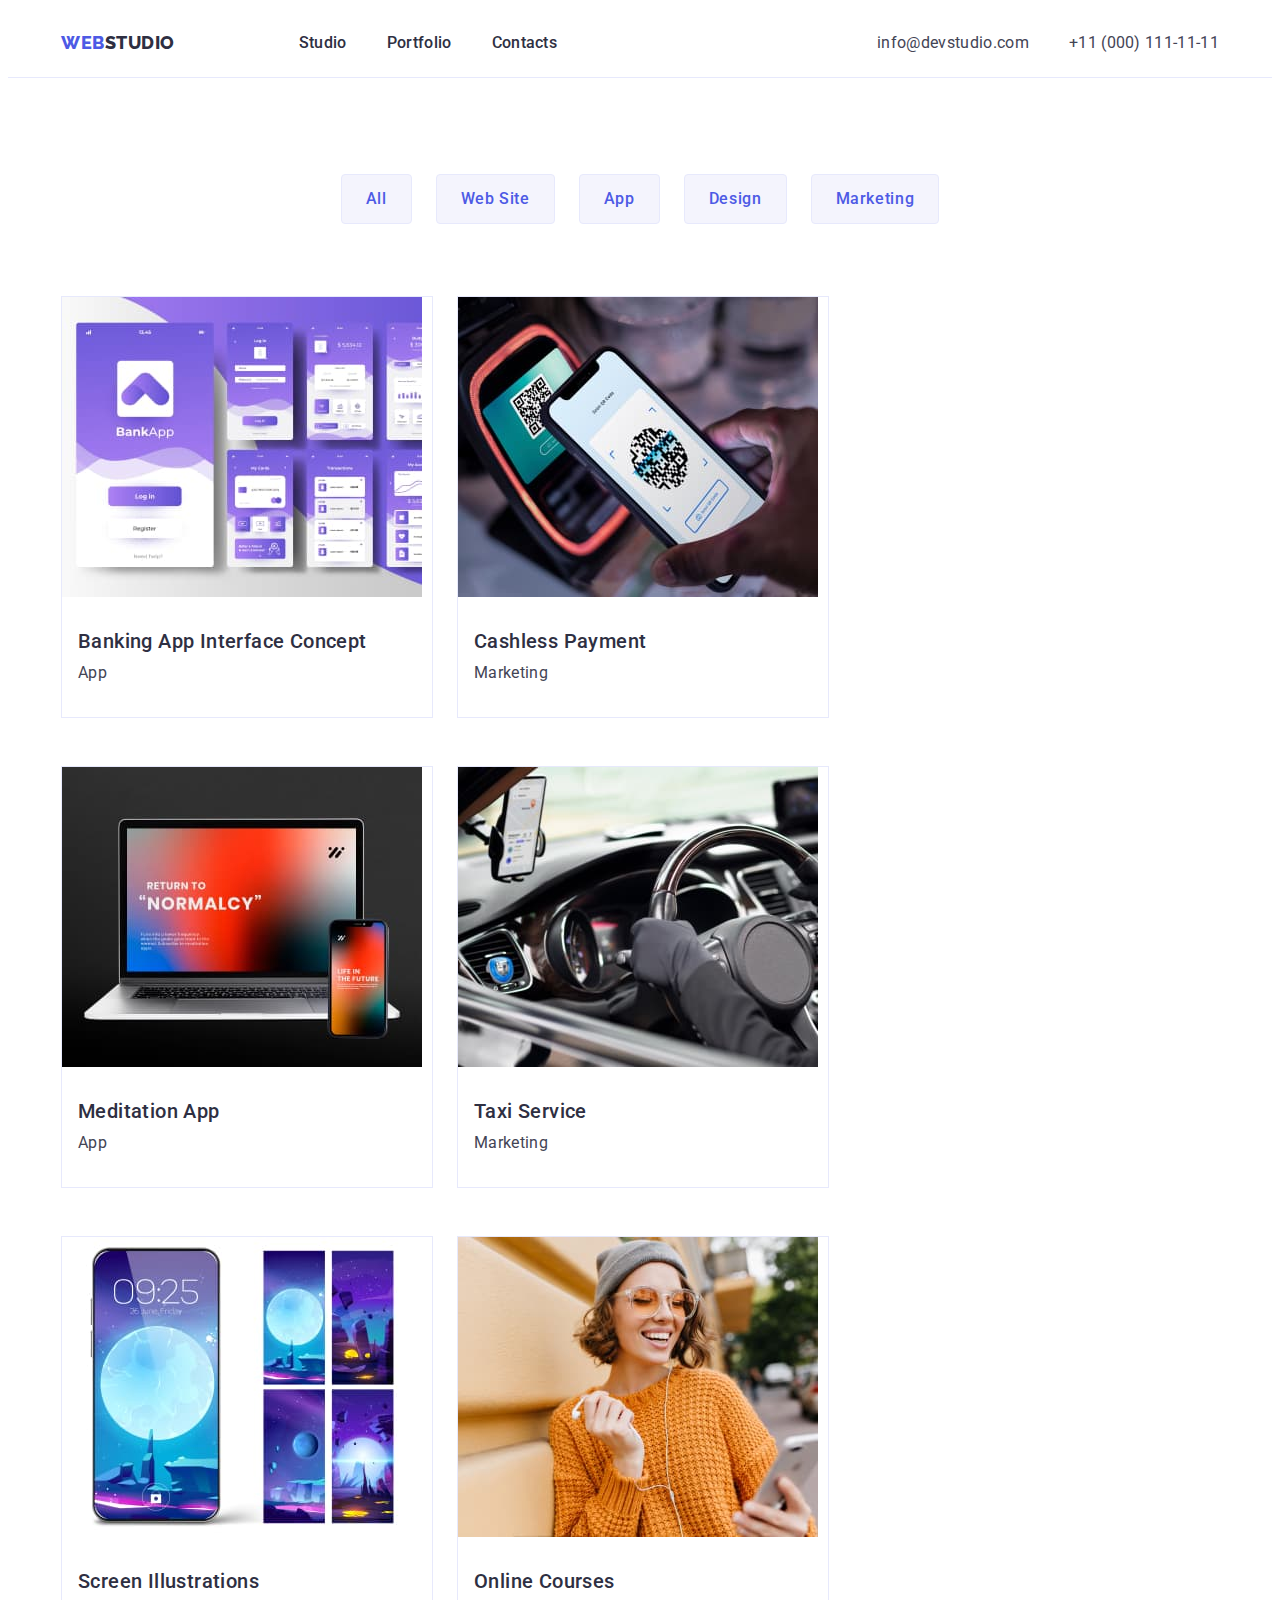
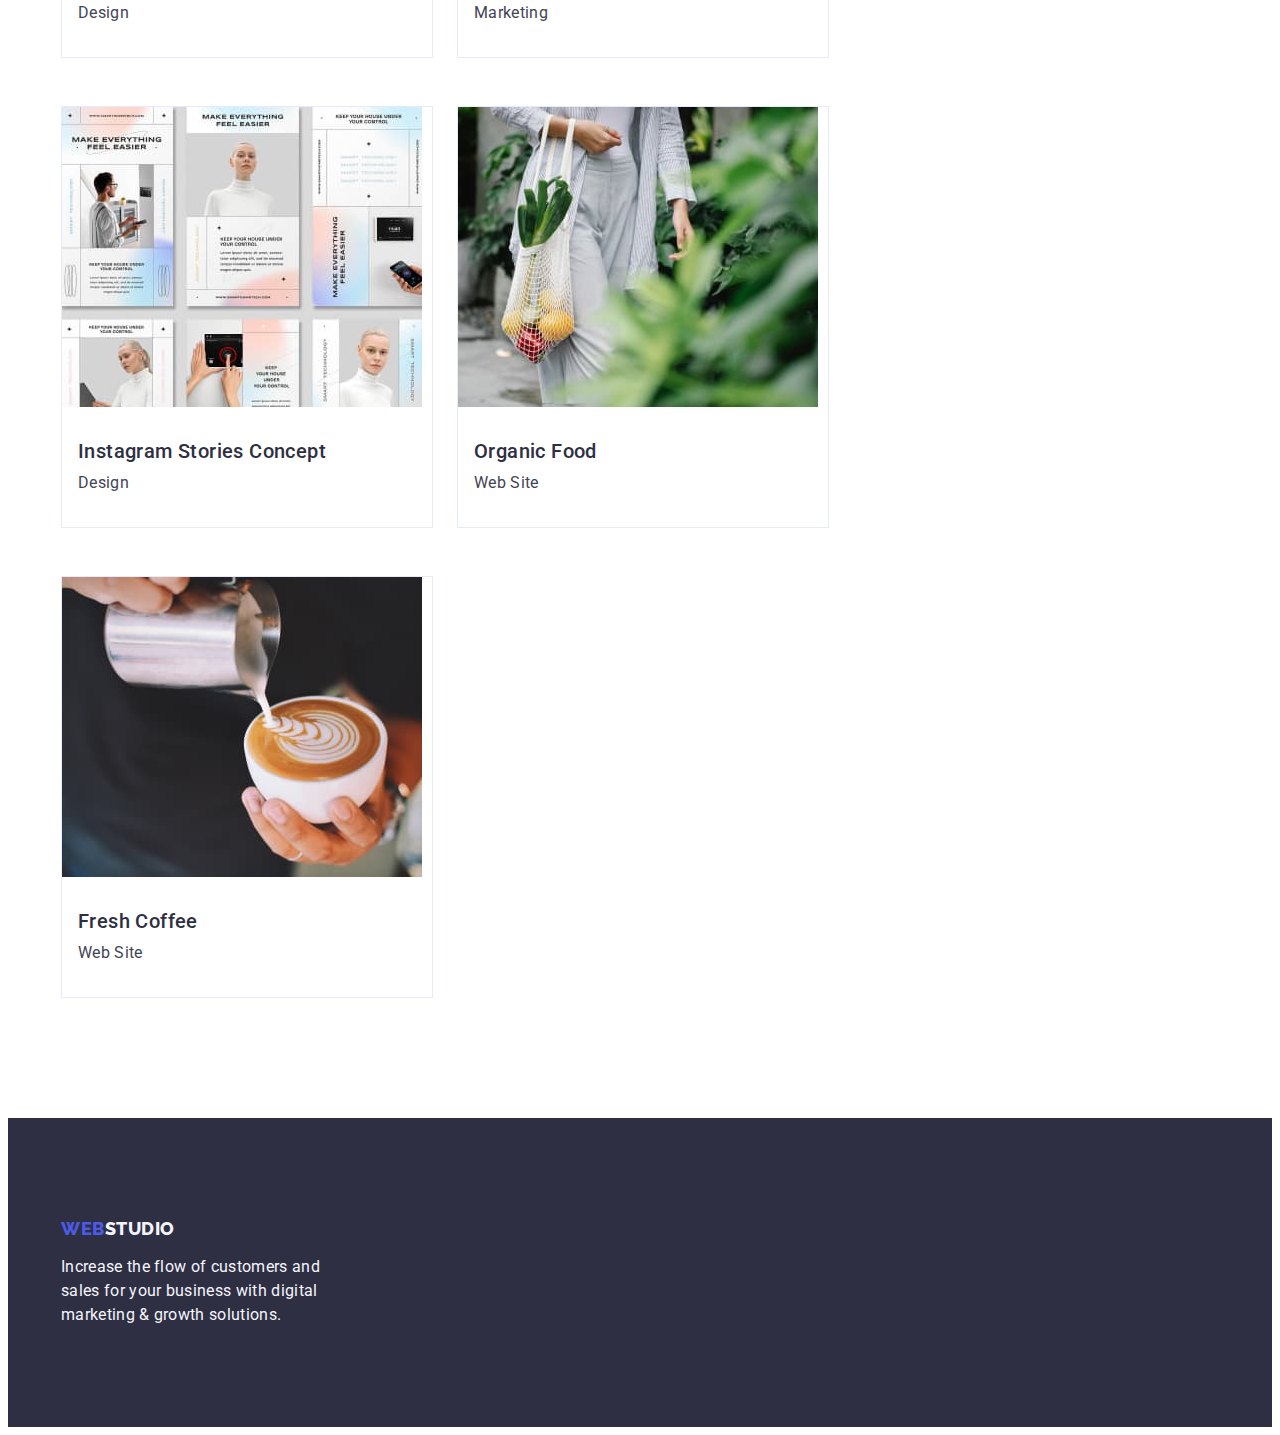
==== portfolio.html @ cc319467 "Initial commit" ====
<!DOCTYPE html>
<html lang="en">
  <head>
    <meta charset="UTF-8" />
    <meta name="viewport" content="width=device-width, initial-scale=1.0" />
    <title>Portfolio</title>
    <link rel="preconnect" href="https://fonts.googleapis.com" />
    <link rel="preconnect" href="https://fonts.gstatic.com" crossorigin />
    <link
      href="https://fonts.googleapis.com/css2?family=Raleway:wght@800&family=Roboto:wght@400;500;700;900&display=swap"
      rel="stylesheet"
    />
    <link
      rel="stylesheet"
      href="https://cdnjs.cloudflare.com/ajax/libs/modern-normalize/2.0.0/modern-normalize.min.css"
      integrity="sha512-4xo8blKMVCiXpTaLzQSLSw3KFOVPWhm/TRtuPVc4WG6kUgjH6J03IBuG7JZPkcWMxJ5huwaBpOpnwYElP/m6wg=="
      crossorigin="anonymous"
      referrerpolicy="no-referrer"
    />
    <link rel="stylesheet" href="./css/styles.css" />
  </head>
  <body>
    <header class="header">
      <div class="container header-container">
        <nav class="nav-container">
          <a class="logo link" href="./index.html"
            >Web<span class="second-logocolor-logo">Studio</span></a
          >
          <ul class="header-menu list">
            <li class="heder-menu-item">
              <a class="contact-link link" href="./index.html">Studio</a>
            </li>
            <li class="heder-menu-item">
              <a class="contact-link link" href="./portfolio.html">Portfolio</a>
            </li>
            <li class="heder-menu-item">
              <a class="contact-link link" href="">Contacts</a>
            </li>
          </ul>
        </nav>
        <address class="address-container">
          <ul class="link-header list" id="contact">
            <li>
              <a class="address-link link" href="mailto:info@devstudio.com"
                >info@devstudio.com</a
              >
            </li>
            <li>
              <a class="address-link link" href="tel:+110001111111"
                >+11 (000) 111-11-11</a
              >
            </li>
          </ul>
        </address>
      </div>
    </header>
    <!--Main content-->
    <main>
      <!--buttons-->
      <section class="menu-container">
        <div class="container">
          <h1 class="visually-hidden">Menu</h1>
          <ul class="list button-container">
            <li><button class="menu-button link" type="button">All</button></li>
            <li>
              <button class="menu-button link" type="button">Web Site</button>
            </li>
            <li><button class="menu-button link" type="button">App</button></li>
            <li>
              <button class="menu-button link" type="button">Design</button>
            </li>
            <li>
              <button class="menu-button link" type="button">Marketing</button>
            </li>
          </ul>

          <!--content-->

          <ul class="list service-container">
            <li class="portfolio-cards">
              <a class="link" href=""
                ><img
                  src="./images/banking-app.jpg"
                  alt="Banking app"
                  width="360"
                  height="300"
                />
                <div class="list-link">
                  <h2 class="content-title">Banking App Interface Concept</h2>
                  <p class="p-body-font">App</p>
                </div>
              </a>
            </li>

            <li class="portfolio-cards">
              <a class="link" href="">
                <img
                  src="./images/Cashless-Payment.jpg"
                  alt="Cashless Payment"
                  width="360"
                  height="300"
                />
                <div class="list-link">
                  <h2 class="content-title">Cashless Payment</h2>
                  <p class="p-body-font">Marketing</p>
                </div>
              </a>
            </li>
            <li class="portfolio-cards">
              <a class="link" href=""
                ><img
                  src="./images/Meditation-app.jpg"
                  alt="Meditaion App"
                  width="360"
                  height="300"
                />
                <div class="list-link">
                  <h2 class="content-title">Meditation App</h2>
                  <p class="p-body-font">App</p>
                </div>
              </a>
            </li>
            <li class="portfolio-cards">
              <a class="link" href="">
                <img
                  class="portfoloo-foto"
                  src="./images/Taxi-Service.jpg"
                  alt="Taxi Service"
                  width="360"
                  height="300"
                />
                <div class="list-link">
                  <h2 class="content-title">Taxi Service</h2>
                  <p class="p-body-font">Marketing</p>
                </div>
              </a>
            </li>
            <li class="portfolio-cards">
              <a class="link" href="">
                <img
                  class="portfoloo-foto"
                  src="./images/screen.jpg"
                  alt="Screen Illustrations"
                  width="360"
                  height="300"
                />
                <div class="list-link">
                  <h2 class="content-title">Screen Illustrations</h2>
                  <p class="p-body-font">Design</p>
                </div>
              </a>
            </li>
            <li class="portfolio-cards">
              <a class="link" href=""
                ><img
                  class="portfoloo-foto"
                  src="./images/Online-Courses.jpg"
                  alt="Online Courses"
                  width="360"
                  height="300"
                />
                <div class="list-link">
                  <h2 class="content-title">Online Courses</h2>
                  <p class="p-body-font">Marketing</p>
                </div>
              </a>
            </li>
            <li class="portfolio-cards">
              <a class="link" href=""
                ><img
                  class="portfoloo-foto"
                  src="./images/Instagram-Stories.jpg"
                  alt="Instagram Stories Concept"
                  width="360"
                  height="300"
                />
                <div class="list-link">
                  <h2 class="content-title">Instagram Stories Concept</h2>
                  <p class="p-body-font">Design</p>
                </div>
              </a>
            </li>
            <li class="portfolio-cards">
              <a class="link" href=""
                ><img
                  class="portfoloo-foto"
                  src="./images/Organic-Food.jpg"
                  alt="Organic Food"
                  width="360"
                  height="300"
                />
                <div class="list-link">
                  <h2 class="content-title">Organic Food</h2>
                  <p class="p-body-font">Web Site</p>
                </div>
              </a>
            </li>
            <li class="portfolio-cards">
              <a class="link" href="">
                <img
                  class="portfoloo-foto"
                  src="./images/Fresh-Coffee.jpg"
                  alt="Fresh Coffee"
                  width="360"
                  height="300"
                />
                <div class="list-link">
                  <h2 class="content-title">Fresh Coffee</h2>
                  <p class="p-body-font">Web Site</p>
                </div>
              </a>
            </li>
          </ul>
        </div>
      </section>
    </main>
    <footer class="footer-container">
      <div class="footer-dispo-container container">
        <a class="logo logo-footer link" href="./index.html"
          >Web<span class="footer-logo-second">Studio</span></a
        >
        <p class="footer-text">
          Increase the flow of customers and sales for your business with
          digital marketing & growth solutions.
        </p>
      </div>
    </footer>
  </body>
</html>
---- css/styles.css ----
:root {
    --background-color: #FFFFFF;
    --background-second-color: #2e2f42;
    --active-link-color: #4D5AE5;
    --active-button-colore: #404BBF;
    --primary-font: "Roboto", sans-serif;
    --text-color:#434455 ;
    --text-color-second: #2e2f42;
    --logo-color: #4D5AE5; 
    --button-collor: #F4F4FD;
}


body {
    font-family: var(--primary-font);
    color: var(--text-color);
    background-color: var(--background-color);
    }

    p, 
    h1, 
    h2, 
    h3, 
    h4, 
    h5, 
    h6 {
        margin-top: 0;
        margin-bottom: 0;
    }
    ul, 
    ol {
        margin-top: 0;
        margin-bottom: 0;
        margin-left: 0;
        padding: 0;
    }
img {
    display: block;
    max-width: 100%;
    }

.link {
    text-decoration: none;
}
.list {
    list-style: none;
}


/*Logo info*/
.logo {
        font-family: "Raleway", sans-serif;
        font-size: 18px;
        font-weight: 800;
        line-height: 1.17;
        letter-spacing: 0.03em;
        text-align: left;
        text-transform: uppercase;
        color: var(--logo-color);
}
.second-logocolor-logo {
    color: #2E2F42;
}

/*Navigation section*/
.contact-link {
        color: var(--text-color-second);
        font-size: 16px;
        font-weight: 500;
        line-height: 1.5;
        letter-spacing: 0.02em;
        text-align: left;
        padding: 24px 0;
}
.contact-link:hover, .contact-link:active, .contact-link:focus {
    color: #404bbf;

}

/*address*/
.address-container {
font-style: normal;
}
.address-link {
        font-size: 16px;
        font-weight: 400;
        line-height: 24px;
        letter-spacing: 0.02em;
        text-align: left;
        color: var(--text-color)}

        .address-link:hover, .address-link:active, .address-link:focus {
        color: #404bbf;
}

/**menu battons**/

.main-title-container {
    background-color: var(--background-second-color);

}
.main-title {
    font-size: 56px;
    line-height: 1.07;
    text-align: center;
    letter-spacing: 0.02em;
    color: #ffffff;
}
.main-button {
        font-family: "Roboto", sans-serif;
        font-size: 16px;
        font-weight: 500;
        line-height: 1.5;
        letter-spacing: 0.04em;
        text-align: center;
        background-color: #4D5AE5;
        color: #ffffff;
        cursor: pointer;
        
}
.main-button:hover, .main-button:active, .main-button:focus {
    background-color: #404BBF;
}


/*About company*/
.about-company-title { 
    
        font-size: 20px;
        font-weight: 500;
        line-height: 1.2;
        letter-spacing: 0.02em;
        text-align: left;
        color:var(--text-color-second);

}
.abaut-company-text {
    
        font-size: 16px;
        font-weight: 400;
        line-height: 1.5;
        letter-spacing: 0.02em;
        text-align: left;
        color: var(--text-color);
        
}

/*What are we doing section*/
.studio-services {

    font-size: 36px;
    font-weight: 700;
    line-height: 1.11;
    letter-spacing: 0.02em
    text-align:center;
    text-transform: capitalize;
    color: var(--text-color-second);
    text-align: center
}

/*Team seaction*/
.team-container {
    background: #F4F4FD;
}

.team-title {
   
        font-size: 36px;
        font-weight: 700;
        line-height: 1.11;
        letter-spacing: 0.02em;
        text-align: center;
        text-transform: capitalize;
        color: var(--text-color-second);
}

.team_list {
    background: #FFFFFF;
}

.team-name-title {
    
        font-size: 20px;
        font-weight: 500;
        line-height: 1.2;
        letter-spacing: 0.02em;
        text-align:center;
        color: var(--text-color-second);
}

.team-name-text {
    
        font-size: 16px;
        font-weight: 400;
        line-height: 1.5;
        letter-spacing: 0.02em;
        text-align: center;
        color: var(--text-color);
}

/*Footer*/

.footer-container {
    background: #2E2F42;

}
.footer-logo-second {
    color: #F4F4FD;
}
.footer-text {
    font-family: Roboto;
        font-size: 16px;
        font-weight: 400;
        line-height: 1.5;
        letter-spacing: 0.02em;
        text-align: left;
        color: #F4F4FD;
}

                 /*PORTFOLIO*/
/*  Menu buttons */

.menu-container

.menu-button {
        font-family: "Roboto", sans-serif;
        font-size: 16px;
        font-weight: 500;
        line-height: 1.5;
        letter-spacing: 0.04em;
        text-align: center;
        color: var(--active-link-color);
        background-color: var(--button-collor);
        cursor: pointer;
}

.menu-button:hover, .menu-button:active, .menu-button:focus {
    background-color:#404BBF ;
    color: #FFFFFF;
}
/*content portfolio*/
.content-title {
    
        font-size: 20px;
        font-weight: 500;
        line-height: 1.2;
        letter-spacing: 0.02em;
        text-align: left;
        color: var(--text-color-second);
}
.p-body-font {
    
        font-size: 16px;
        font-weight: 400;
        line-height: 1.5;
        letter-spacing: 0.02em;
        text-align: left;
        color: var(--text-color);
}

.visually-hidden {
    position: absolute;
    width: 1px;
    height: 1px;
    margin: -1px;
    border: 0;
    padding: 0;
    white-space: nowrap;
    clip-path: inset(100%);
    clip: rect(0 0 0 0);
    overflow: hidden;
}

/*Header diposition */

.container {
    max-width: 1158px;
    width: 100%;
    padding-right: 15px;
    padding-left: 15px;
    margin: 0 auto;
}

.header {
    
    border-bottom: 1px solid #e7e9fc
}
.nav-container {
display: flex;
align-items: center;
flex-grow: 1;
justify-content: space-between;
}
.logo {
    margin-right: 76px;
    padding: 24px 0;
}
.header-menu {
    display: flex;
    
    gap: 40px;
    
}
/* .heder-menu-item {
    padding-top: 24px;
    padding-bottom: 24px;
} */
.header-container {
    display: flex;
    align-items: center;
    gap: 320px;
}
.link-header {
    display: flex;
        align-items: center;
        gap: 40px;
}

.title-container {
    margin: 0 auto;
    
    max-width: 1140px;
    width: 100%;
    
    
}
.main-title-container {
    padding: 188px 0;
}
.main-title {
    max-width: 496px;
    margin: 0 auto;
}
 .main-button {
    padding: 16px 32px;
    display: block;
    margin: 0 auto;
    margin-top: 48px;
    min-width: 169px;
    height: 56px;
    border: none;
    border-radius: 4px;
}
.section-company {
    padding: 120px 0;
}

.about-company-container {
    display: flex;
    gap: 24px;
}

.list-container  {
    width: calc((100% - 72px) / 4);
    max-width: 264px;
}

.about-company-title {
    margin-bottom: 8px;
}

.studio-section {
    display: flex;
    padding-bottom: 120px;
}
    .studio-services {
        width: 0 auto;
        margin-bottom: 72px;
        
    }

.studio-services-container {
    display: flex;
    gap: 24px;
 
}

.studio-services-item {
    width: calc((100% - 48px) / 3);
}

.team-container {
padding: 120px 0;
}
.team-title {
   width: 0 auto;  
   margin-bottom: 72px;
}

.employee-list {
    display: flex;
    gap: 24px;
   
}
.team_list{
    width: calc((100% - 72px) / 4);
    border-radius: 0 0 4px 4px;
}
.team-name-title {
    
    margin-bottom: 8px;
    text-align: center;

}
.employee-name {
    padding: 32px 16px;

}


.footer-container{
    padding-top: 100px;
    padding-bottom: 100px;
}
.footer-text {
    max-width: 264px;
    
}


.button-container {
    display: flex;
    justify-content: center;
    margin-bottom: 72px;
    gap: 24px;
}
.logo-footer {
display: inline-block;
margin-bottom: 16px;
padding: 0;
}

    
.menu-container {
    padding-top: 96px;
    padding-bottom: 120px;
}
.menu-button {
display: block;
padding: 12px 24px;
border-radius: 4px;
border: 1px solid #E7E9FC;

}
.menu-button:hover,
.menu-button:focus {
    border: 1px solid transparent;
}
.service-container {
    display: flex;
    flex-wrap: wrap;
    gap:48px 24px;
}

.portfolio-cards {
    width: calc((100% - 48px) / 3);
    border: 1px solid #E7E9FC;
}

.list-link {
    padding: 32px 16px;
    
    border-top: none;
}
.content-title {
    margin-bottom: 8px;
}
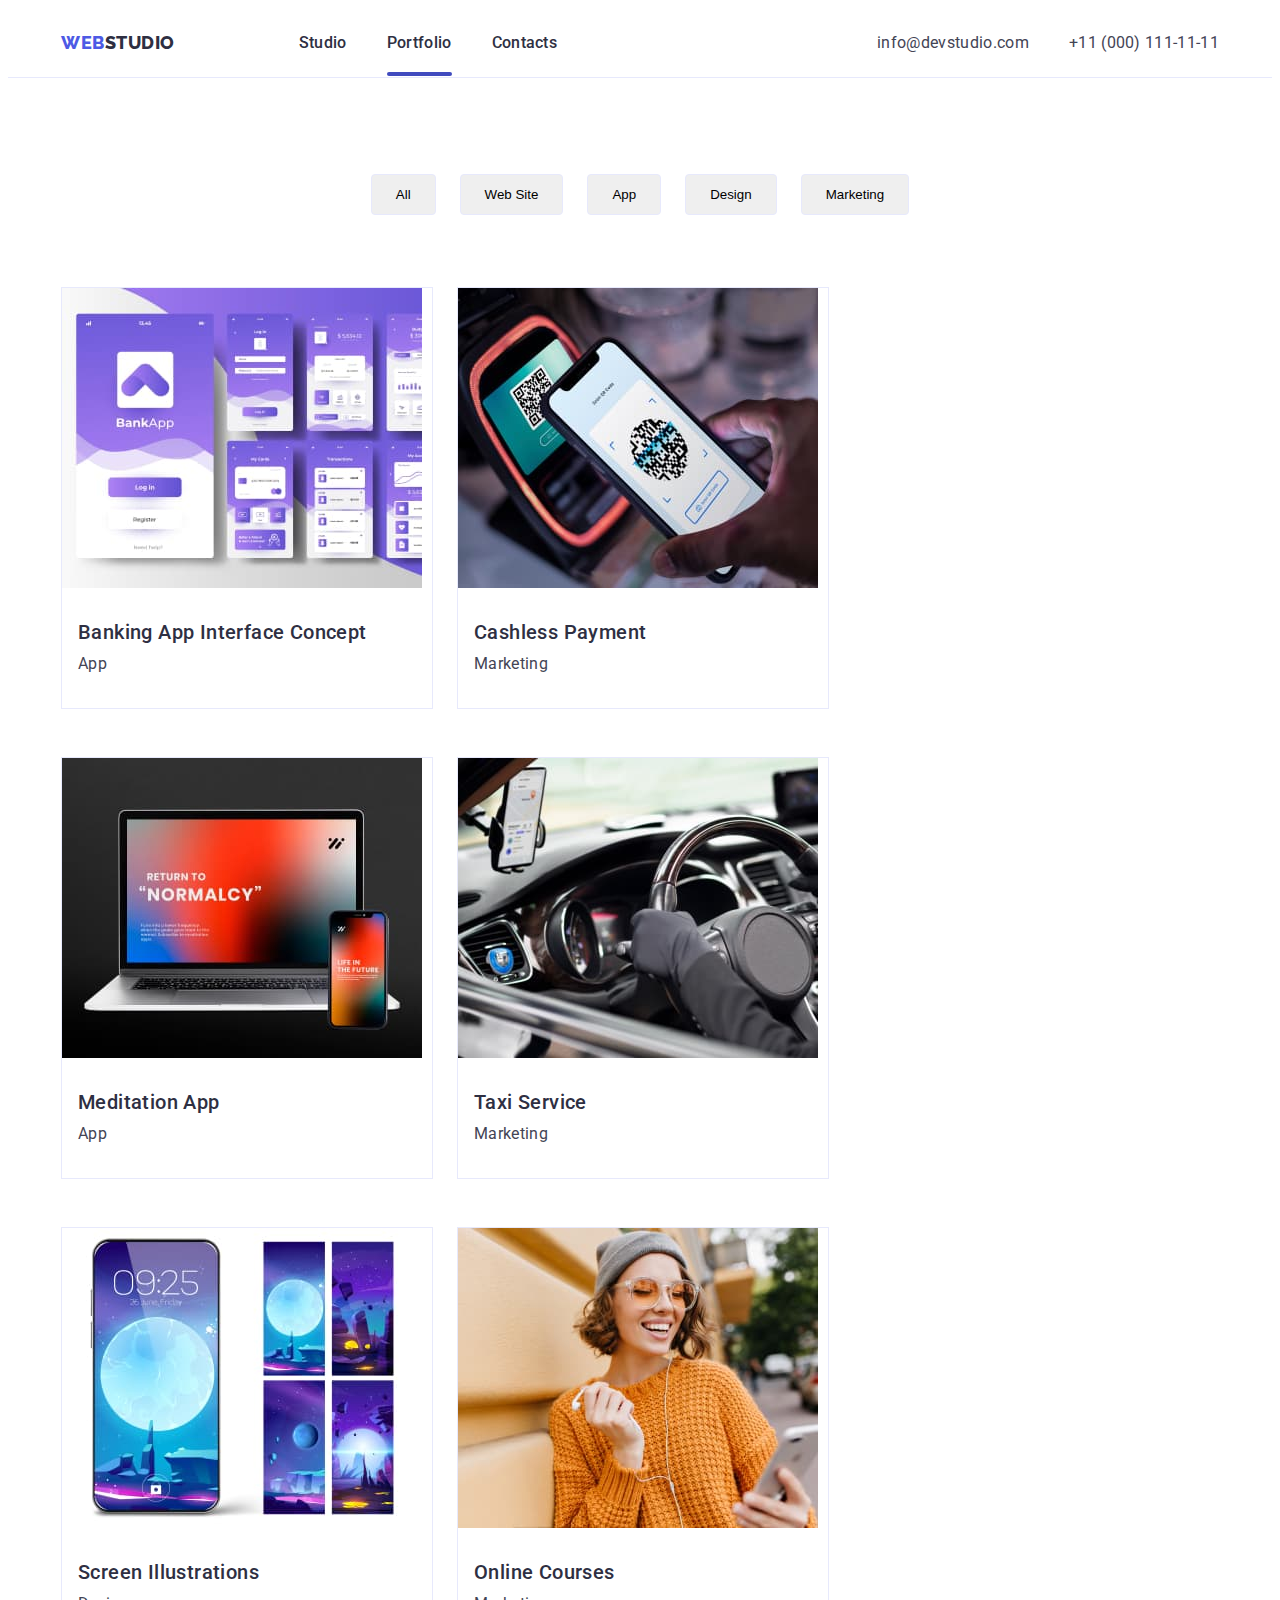
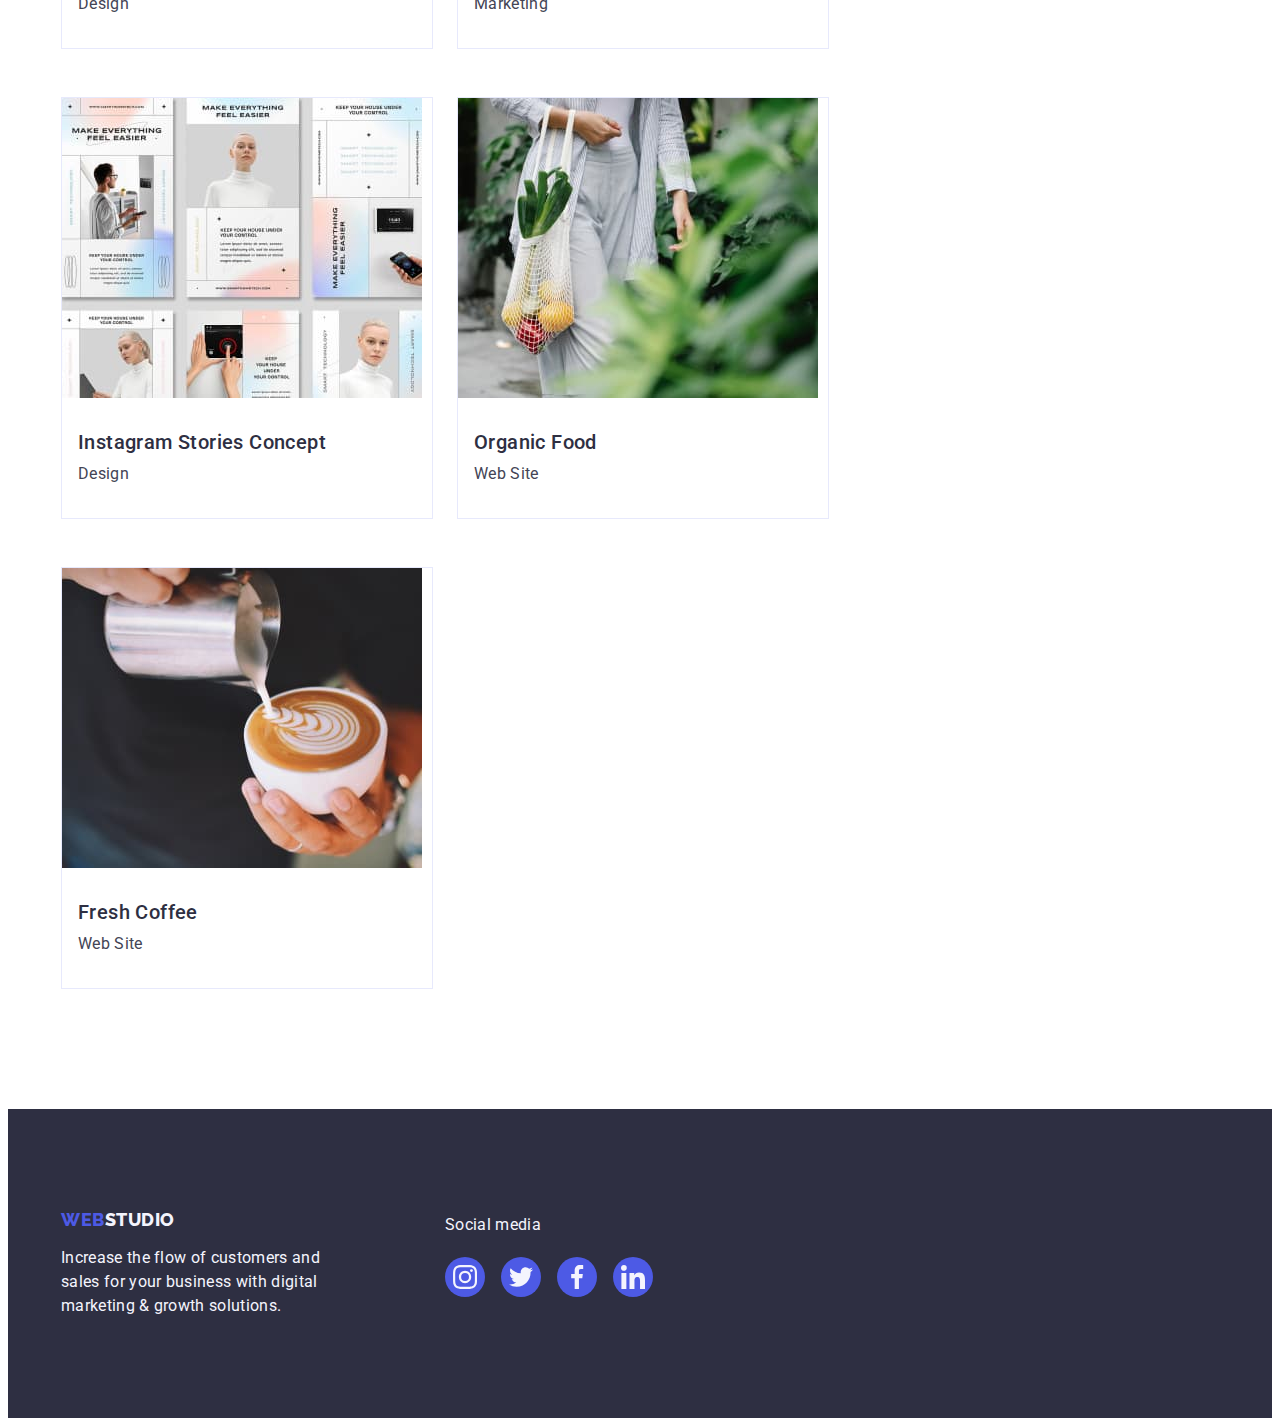
==== commit 3be6aed2: "first" ====
--- a/portfolio.html
+++ b/portfolio.html
@@ -31,7 +31,9 @@
               <a class="contact-link link" href="./index.html">Studio</a>
             </li>
             <li class="heder-menu-item">
-              <a class="contact-link link" href="./portfolio.html">Portfolio</a>
+              <a class="contact-link link current" href="./portfolio.html"
+                >Portfolio</a
+              >
             </li>
             <li class="heder-menu-item">
               <a class="contact-link link" href="">Contacts</a>
@@ -215,14 +217,47 @@
       </section>
     </main>
     <footer class="footer-container">
-      <div class="footer-dispo-container container">
-        <a class="logo logo-footer link" href="./index.html"
-          >Web<span class="footer-logo-second">Studio</span></a
-        >
-        <p class="footer-text">
-          Increase the flow of customers and sales for your business with
-          digital marketing & growth solutions.
-        </p>
+      <div class="footer-position container">
+        <div class="fooret-logo-text">
+          <a class="logo-footer logo link" href="./index.html"
+            >Web<span class="footer-logo-second">Studio</span></a
+          >
+
+          <p class="footer-text">
+            Increase the flow of customers and sales for your business with
+            digital marketing & growth solutions.
+          </p>
+        </div>
+        <div class="studio-social-media">
+          <p class="footer-text">Social media</p>
+
+          <ul class="footer-social-icons">
+            <li class="fooer-soc-ico-iteam">
+              <a class="footer-soc-link" href="#">
+                <svg class="footer svg">
+                  <use href="./images/icons.svg#icon-instagram"></use></svg
+              ></a>
+            </li>
+            <li class="fooer-soc-ico-iteam">
+              <a class="footer-soc-link" href="#">
+                <svg class="footer svg">
+                  <use href="./images/icons.svg#icon-twitter"></use></svg
+              ></a>
+            </li>
+            <li class="fooer-soc-ico-iteam">
+              <a class="footer-soc-link" href="#">
+                <svg class="footer svg">
+                  <use href="./images/icons.svg#icon-facebook"></use></svg
+              ></a>
+            </li>
+            <li class="fooer-soc-ico-iteam">
+              <a class="footer-soc-link" href="#">
+                <svg class="footer svg">
+                  <use href="./images/icons.svg#icon-linkedin"></use></svg
+              ></a>
+            </li>
+          </ul>
+        </div>
       </div>
     </footer>
   </body>
--- a/css/styles.css
+++ b/css/styles.css
@@ -1,3 +1,4 @@
+
 :root {
     --background-color: #FFFFFF;
     --background-second-color: #2e2f42;
@@ -33,6 +34,7 @@
         margin-bottom: 0;
         margin-left: 0;
         padding: 0;
+        list-style: none;
     }
 img {
     display: block;
@@ -71,6 +73,7 @@
         letter-spacing: 0.02em;
         text-align: left;
         padding: 24px 0;
+        transition: color 300ms ease;
 }
 .contact-link:hover, .contact-link:active, .contact-link:focus {
     color: #404bbf;
@@ -87,7 +90,10 @@
         line-height: 24px;
         letter-spacing: 0.02em;
         text-align: left;
-        color: var(--text-color)}
+        color: var(--text-color)
+        transition: color 300ms ease;
+    }
+        
 
         .address-link:hover, .address-link:active, .address-link:focus {
         color: #404bbf;
@@ -97,6 +103,11 @@
 
 .main-title-container {
     background-color: var(--background-second-color);
+    background-image: linear-gradient(rgba(46, 47, 66, 0.7),
+            rgba(46, 47, 66, 0.7)), url(../images/hero-background.jpg);
+    background-repeat: no-repeat;
+    background-position: 50% 50%;
+    background-size: cover;
 
 }
 .main-title {
@@ -116,6 +127,7 @@
         background-color: #4D5AE5;
         color: #ffffff;
         cursor: pointer;
+        transition: background-color 300ms ease;
         
 }
 .main-button:hover, .main-button:active, .main-button:focus {
@@ -196,6 +208,39 @@
         letter-spacing: 0.02em;
         text-align: center;
         color: var(--text-color);
+        margin-bottom: 8px;
+}
+
+.customers-title {
+    color: var(--background-second-color);
+    text-align: center;
+    font-style: normal;
+    font-weight: 700;
+    line-height: 40px;
+    letter-spacing: 0.72px;
+        text-transform: capitalize;
+        padding-top: 100px;
+        padding-bottom: 72px;
+}
+.customers-item svg {
+    display:block;
+    width: 104px;
+    height: 56px;
+    fill: #8E8F99;
+    
+}
+.customers-item {
+padding: 16px 32px;
+border-radius: 4px;
+    border: 1px solid #8E8F99;
+    gap: 24px;
+}
+
+.customers-icons {
+    display: flex;
+    justify-content: center;
+    gap: 24px;
+    padding-bottom: 120px;
 }
 
 /*Footer*/
@@ -217,6 +262,37 @@
         color: #F4F4FD;
 }
 
+.fooer-soc-ico-iteam svg {
+    display: block;
+    width: 24px;
+        height: 24px;
+        fill: var(--button-collor);
+}
+.footer-social-icons {
+    display: flex;
+    gap: 16px;
+    
+    
+}
+.fooer-soc-ico-iteam {
+    background-color: var(--active-link-color) ;
+    border-radius: 50%;
+    padding: 8px ;
+}
+.studio-social-media .footer-text {
+    padding-top: 4px;
+    padding-bottom: 4px;
+    margin-bottom: 16px;
+}
+.footer-position {
+    display: flex;
+    gap: 120px;
+    justify-content: start;
+}
+.studio-social-media {
+    
+}
+.
                  /*PORTFOLIO*/
 /*  Menu buttons */
 
@@ -232,6 +308,7 @@
         color: var(--active-link-color);
         background-color: var(--button-collor);
         cursor: pointer;
+        transition: background-color 300ms ease;
 }
 
 .menu-button:hover, .menu-button:active, .menu-button:focus {
@@ -301,10 +378,21 @@
     gap: 40px;
     
 }
-/* .heder-menu-item {
-    padding-top: 24px;
-    padding-bottom: 24px;
-} */
+.current {
+    position: relative;
+}
+.current::after {
+    content: "";
+    position: absolute;
+    bottom: 0;
+    width: 100%;
+    height: 4px;
+    border-radius: 2px;
+    background-color: var(--active-button-colore);
+    left:0;
+
+    
+}
 .header-container {
     display: flex;
     align-items: center;
@@ -353,9 +441,22 @@
 .list-container  {
     width: calc((100% - 72px) / 4);
     max-width: 264px;
-}
+    position: relative;
+}
+
+.svg-about-company  {
+    
+    width: 64px;
+    height: 64px;
+    }
+    .position-svg-ac {
+        padding: 24px 100px;
+        background-color: #F4F4FD;
+        border-radius: 4px
+    }
 
 .about-company-title {
+    padding-top: 8px;
     margin-bottom: 8px;
 }
 
@@ -400,10 +501,29 @@
     
     margin-bottom: 8px;
     text-align: center;
-
-}
+    }
+    .social-icons {
+        display: flex;
+        gap: 24px;
+        justify-content: center;
+        
+    }
+
+    .soc-link svg {
+        display: block;
+        width: 16px;
+        height: 16px;
+        fill: var(--button-collor);
+    }
+        .soc-ico-iteam {
+        padding: 12px;   
+        background-color: var(--active-link-color);
+        border-radius: 50%;
+        
+        }
 .employee-name {
     padding: 32px 16px;
+    box-shadow: 0px 2px 1px 0px rgba(46, 47, 66, 0.08), 0px 1px 1px 0px rgba(46, 47, 66, 0.16), 0px 1px 6px 0px rgba(46, 47, 66, 0.08);
 
 }
 
@@ -414,6 +534,11 @@
 }
 .footer-text {
     max-width: 264px;
+       
+
+    
+}
+.fooret-logo-text {
     
 }
 
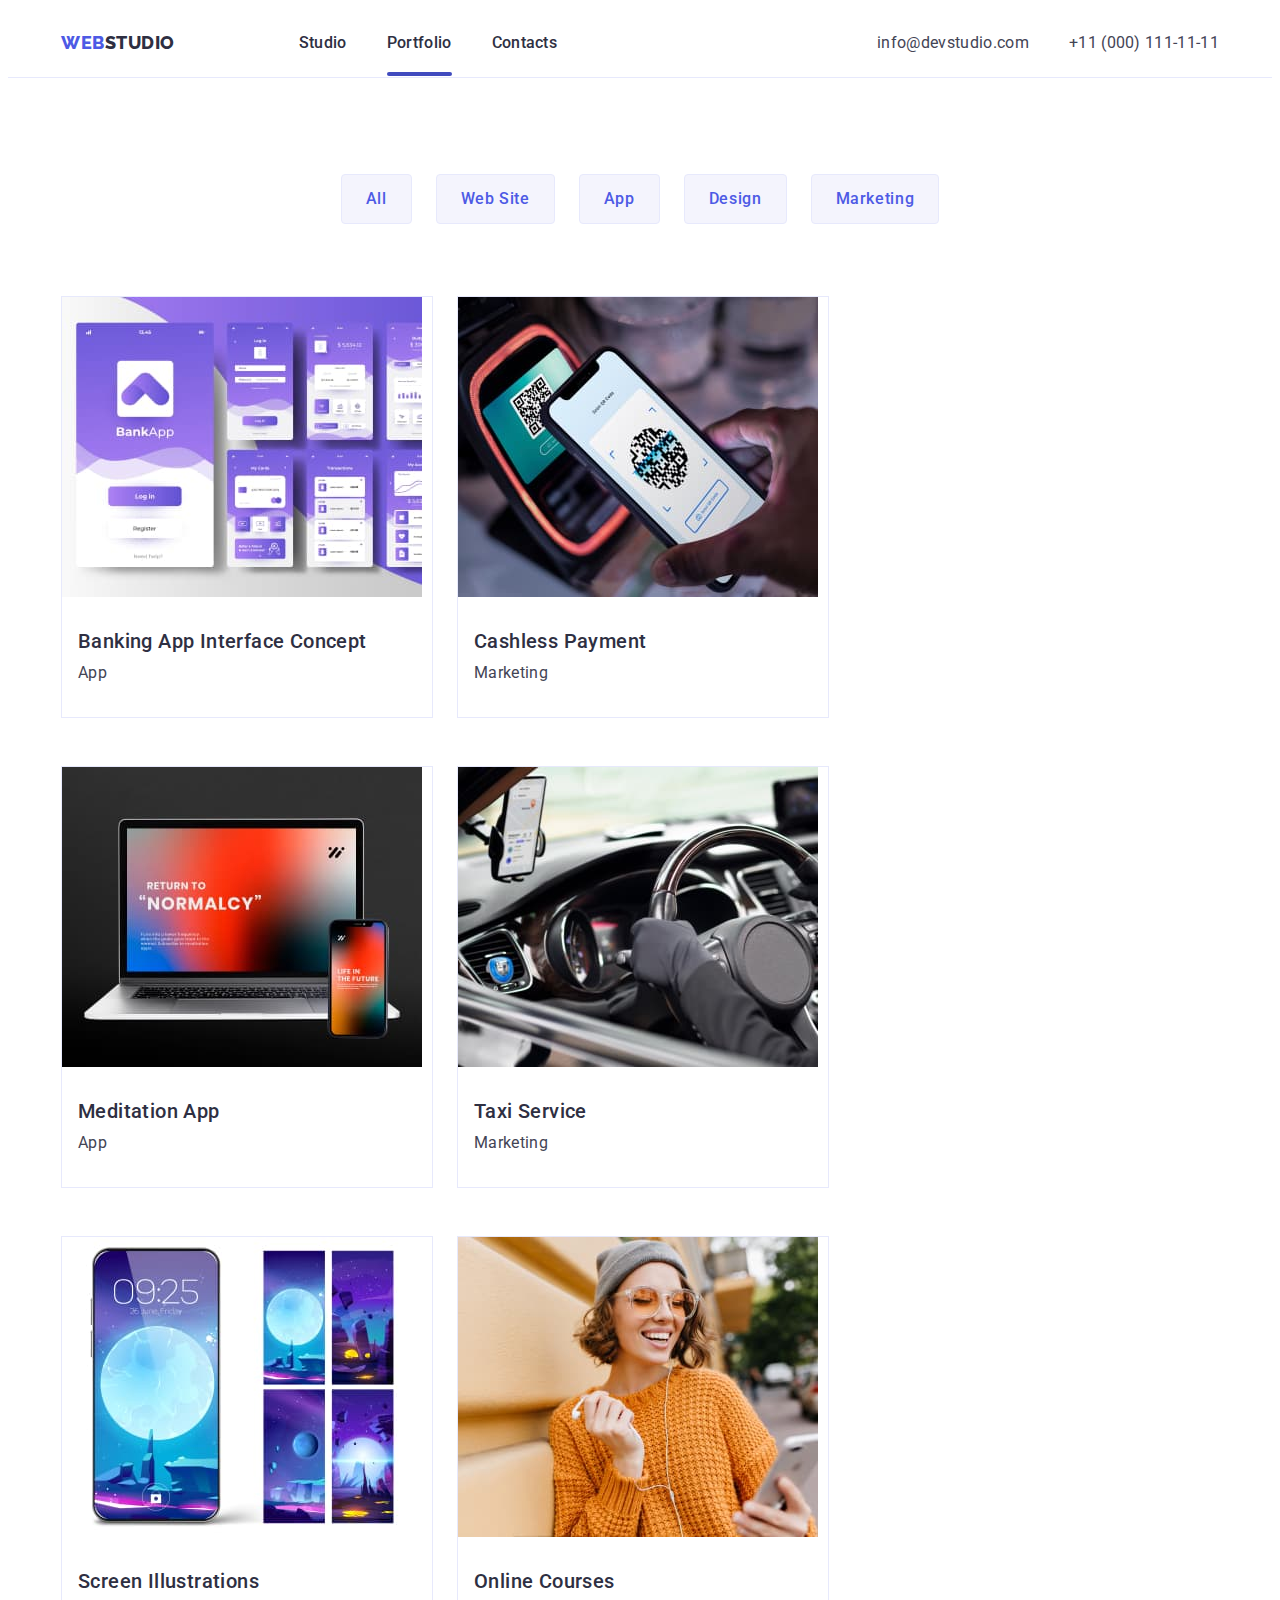
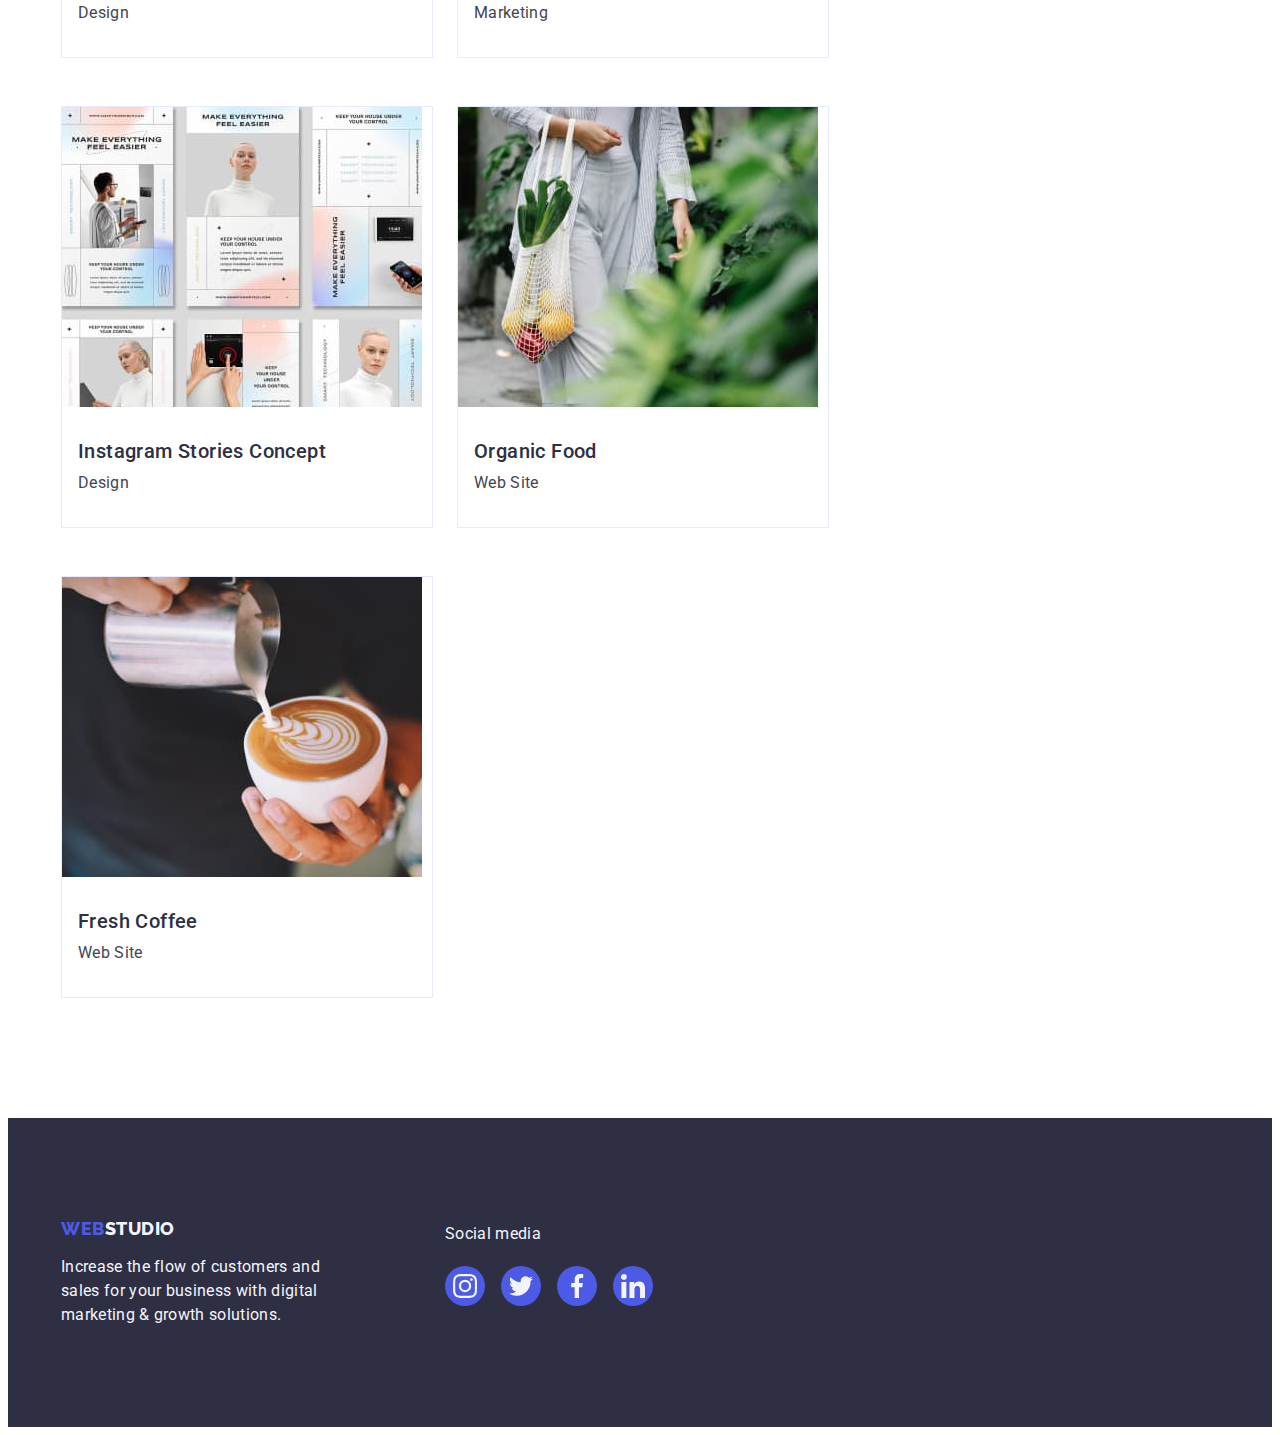
==== commit 853773da: "update1" ====
--- a/portfolio.html
+++ b/portfolio.html
@@ -80,13 +80,14 @@
 
           <ul class="list service-container">
             <li class="portfolio-cards">
-              <a class="link" href=""
-                ><img
+              <a class="link" href="">
+                <img
                   src="./images/banking-app.jpg"
                   alt="Banking app"
                   width="360"
                   height="300"
                 />
+
                 <div class="list-link">
                   <h2 class="content-title">Banking App Interface Concept</h2>
                   <p class="p-body-font">App</p>
@@ -96,13 +97,20 @@
 
             <li class="portfolio-cards">
               <a class="link" href="">
-                <img
-                  src="./images/Cashless-Payment.jpg"
-                  alt="Cashless Payment"
-                  width="360"
-                  height="300"
-                />
-                <div class="list-link">
+                <div class="cover-img">
+                  <img
+                    src="./images/Cashless-Payment.jpg"
+                    alt="Cashless Payment"
+                    width="360"
+                    height="300"
+                  />
+                  <p class="cover-text">
+                    14 Stylish and User-Friendly App Design Concepts · Task
+                    Manager App · Calorie Tracker App · Exotic Fruit Ecommerce
+                    App · Cloud Storage App
+                  </p>
+                </div>
+                <div class="list-link text-under">
                   <h2 class="content-title">Cashless Payment</h2>
                   <p class="p-body-font">Marketing</p>
                 </div>
--- a/css/styles.css
+++ b/css/styles.css
@@ -9,6 +9,7 @@
     --text-color-second: #2e2f42;
     --logo-color: #4D5AE5; 
     --button-collor: #F4F4FD;
+    --bachgr-modal: rgba(46, 47, 66, 0.40);
 }
 
 
@@ -66,6 +67,7 @@
 
 /*Navigation section*/
 .contact-link {
+    
         color: var(--text-color-second);
         font-size: 16px;
         font-weight: 500;
@@ -73,7 +75,7 @@
         letter-spacing: 0.02em;
         text-align: left;
         padding: 24px 0;
-        transition: color 300ms ease;
+        transition: color 250ms cubic-bezier(0.4, 0, 0.2, 1);
 }
 .contact-link:hover, .contact-link:active, .contact-link:focus {
     color: #404bbf;
@@ -83,6 +85,7 @@
 /*address*/
 .address-container {
 font-style: normal;
+position: relative;
 }
 .address-link {
         font-size: 16px;
@@ -91,7 +94,7 @@
         letter-spacing: 0.02em;
         text-align: left;
         color: var(--text-color)
-        transition: color 300ms ease;
+        transition: color 250ms cubic-bezier(0.4, 0, 0.2, 1);
     }
         
 
@@ -127,7 +130,7 @@
         background-color: #4D5AE5;
         color: #ffffff;
         cursor: pointer;
-        transition: background-color 300ms ease;
+        transition: background-color 250ms cubic-bezier(0.4, 0, 0.2, 1);
         
 }
 .main-button:hover, .main-button:active, .main-button:focus {
@@ -226,14 +229,22 @@
     display:block;
     width: 104px;
     height: 56px;
-    fill: #8E8F99;
-    
-}
-.customers-item {
+    
+    
+}
+.customer-link {
 padding: 16px 32px;
 border-radius: 4px;
-    border: 1px solid #8E8F99;
-    gap: 24px;
+border: 1px solid #8E8F99;
+display: flex;
+fill: #8E8F99;
+transition: fill 250ms cubic-bezier(0.4, 0, 0.2, 1);
+    
+}
+.customer-link:hover, .customer-link:active .customer-link:focus{
+    fill: var(--active-button-colore);
+    border-color: var(--active-button-colore);
+    
 }
 
 .customers-icons {
@@ -297,8 +308,12 @@
 /*  Menu buttons */
 
 .menu-container
+.button-container {
+    position: relative;
+}
 
 .menu-button {
+
         font-family: "Roboto", sans-serif;
         font-size: 16px;
         font-weight: 500;
@@ -308,7 +323,7 @@
         color: var(--active-link-color);
         background-color: var(--button-collor);
         cursor: pointer;
-        transition: background-color 300ms ease;
+        transition: background-color 250ms cubic-bezier(0.4, 0, 0.2, 1);
 }
 
 .menu-button:hover, .menu-button:active, .menu-button:focus {
@@ -346,8 +361,45 @@
     clip-path: inset(100%);
     clip: rect(0 0 0 0);
     overflow: hidden;
-}
-
+    }
+
+.portfolio-cards {
+    position: relative;
+    width: calc((100% - 48px) / 3);
+    border: 1px solid #E7E9FC;
+    
+    
+        }
+    
+.cover-img:hover .cover-text {
+            transform: translateY(0);
+        }
+.cover-text {
+    color: var(--button-collor);
+    font-size: 16px;
+        font-style: normal;
+        font-weight: 400;
+        line-height: 1.5;
+        background-color: var(--logo-color);
+        padding-top: 40px;
+        text-align: start;
+        letter-spacing: 0.02em;
+        padding-left: 32px;
+        padding-right: 32px;
+        padding-top: 40px;
+        position: absolute;
+        top: 0;
+        left: 0;
+        height: 100%;
+        transform: translateY(100%);
+        transition: transform 250ms cubic-bezier(0.4, 0, 0.2, 1);
+
+
+}
+.cover-img {
+    position: relative;
+    overflow: hidden;
+}
 /*Header diposition */
 
 .container {
@@ -374,7 +426,7 @@
 }
 .header-menu {
     display: flex;
-    
+    position: relative;
     gap: 40px;
     
 }
@@ -400,6 +452,7 @@
 }
 .link-header {
     display: flex;
+    position: relative;
         align-items: center;
         gap: 40px;
 }
@@ -577,12 +630,9 @@
     gap:48px 24px;
 }
 
-.portfolio-cards {
-    width: calc((100% - 48px) / 3);
-    border: 1px solid #E7E9FC;
-}
 
 .list-link {
+    
     padding: 32px 16px;
     
     border-top: none;
@@ -590,3 +640,67 @@
 .content-title {
     margin-bottom: 8px;
 }
+/** MODAL**/
+
+.backdrop {
+    position: fixed;
+    top:0;
+    width: 100%;
+    height: 100%;
+    background-color: var(--bachgr-modal);
+    transition: opacity 300ms linear, visibility 300ms linear;
+}
+.modal {
+    width: 408px;
+    min-height: 584px;
+    border-radius: 4px;
+    background: #FCFCFC;
+    box-shadow: 0px 2px 1px 0px rgba(0, 0, 0, 0.20), 0px 1px 3px 0px rgba(0, 0, 0, 0.12), 0px 1px 1px 0px rgba(0, 0, 0, 0.14);
+position: absolute;
+left: 50%;
+top: 50%;
+transform: translate(-50%, -50%) scaleY(1);
+transition: 300ms linear;
+
+}
+.backdrop.is-hidden .modal {
+transform: translate(-50%, -50%) scaleY(0);
+
+}
+.close {
+    position: relative;
+    
+    border-radius: 50%;
+    width: 24px;
+    height: 24px;
+    background-color: #E7E9FC;
+    margin-left: auto;
+    margin-right: 24px;
+    margin-top: 24px;
+    
+
+
+}
+.close svg{
+    position: absolute;
+    top: 24px;
+    right: 24px;
+    width: 8px;
+    height: 8px;
+    left: 50%;
+        top: 50%;
+        transform: translate(-50%, -50%)
+
+}
+
+.close-batton {
+    cursor: pointer;
+    border: none;
+    background: transparent;
+    
+}
+.is-hidden {
+    opacity: 0;
+    visibility: hidden;
+    pointer-events: none;
+}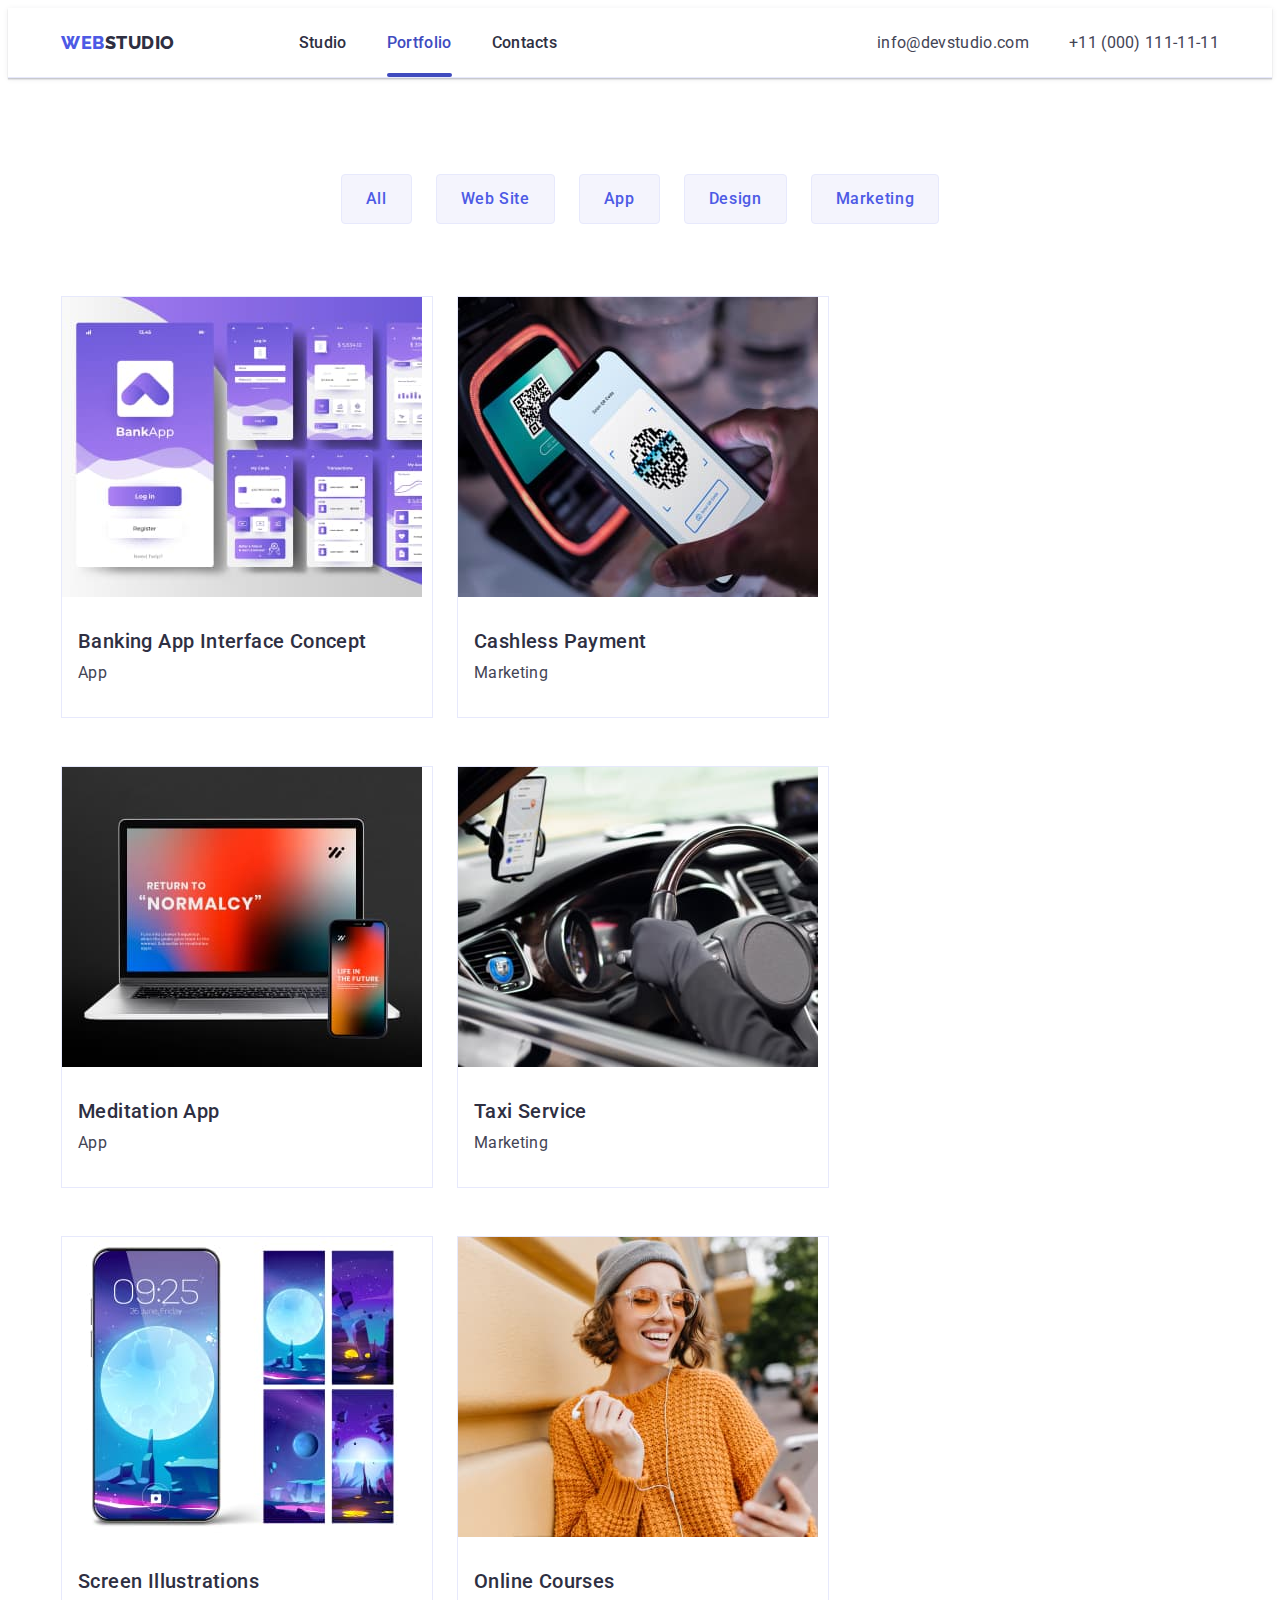
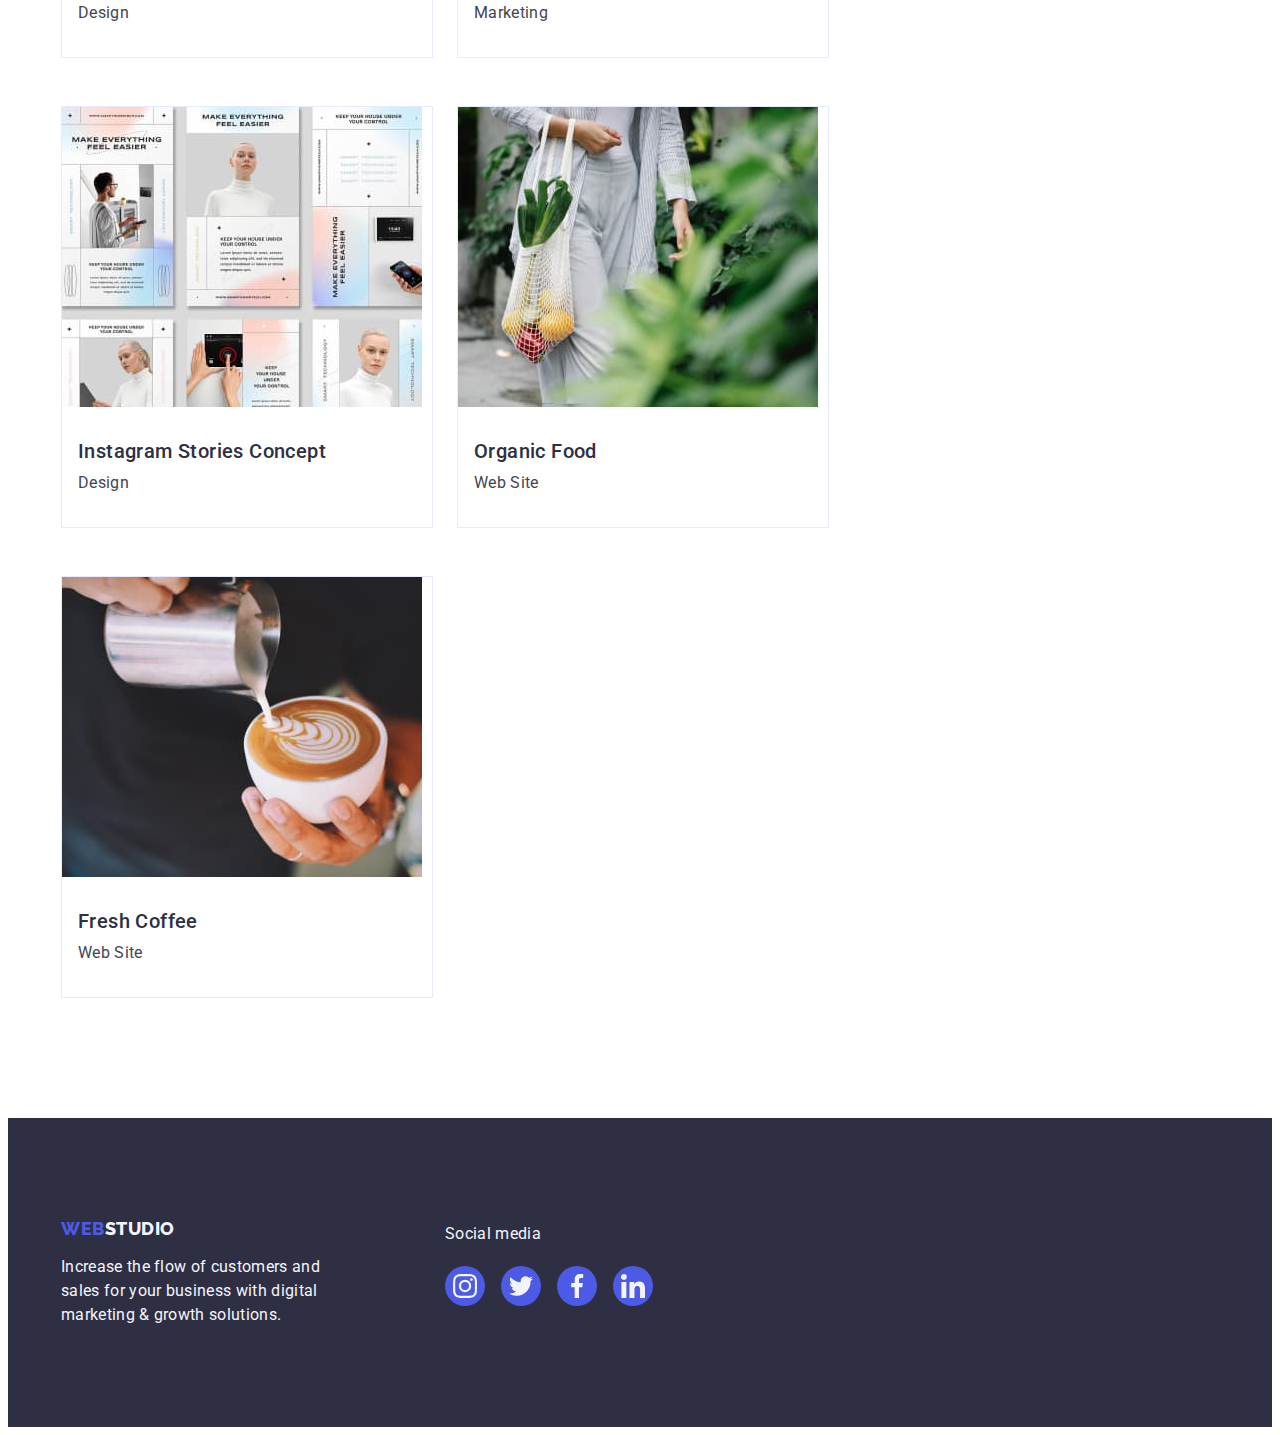
==== commit 27308d5c: "update 2" ====
--- a/portfolio.html
+++ b/portfolio.html
@@ -31,7 +31,9 @@
               <a class="contact-link link" href="./index.html">Studio</a>
             </li>
             <li class="heder-menu-item">
-              <a class="contact-link link current" href="./portfolio.html"
+              <a
+                class="contact-link link current portfolio-color"
+                href="./portfolio.html"
                 >Portfolio</a
               >
             </li>
--- a/css/styles.css
+++ b/css/styles.css
@@ -88,12 +88,13 @@
 position: relative;
 }
 .address-link {
+        
         font-size: 16px;
         font-weight: 400;
         line-height: 24px;
         letter-spacing: 0.02em;
         text-align: left;
-        color: var(--text-color)
+        color: var(--text-color);
         transition: color 250ms cubic-bezier(0.4, 0, 0.2, 1);
     }
         
@@ -111,6 +112,9 @@
     background-repeat: no-repeat;
     background-position: 50% 50%;
     background-size: cover;
+    max-width: 1440px;
+    margin: 0 auto;
+    
 
 }
 .main-title {
@@ -411,7 +415,9 @@
 }
 
 .header {
-    
+    box-shadow: 0px 2px 1px rgba(46, 47, 66, 0.08),
+        0px 1px 1px rgba(46, 47, 66, 0.16),
+        0px 1px 6px rgba(46, 47, 66, 0.08);;
     border-bottom: 1px solid #e7e9fc
 }
 .nav-container {
@@ -440,10 +446,16 @@
     width: 100%;
     height: 4px;
     border-radius: 2px;
+    bottom: -1px;
     background-color: var(--active-button-colore);
     left:0;
-
-    
+   
+}
+.studio-color {
+    color: var(--active-button-colore);
+    }
+.portfolio-color {
+    color: var(--active-button-colore);
 }
 .header-container {
     display: flex;
@@ -497,20 +509,25 @@
     position: relative;
 }
 
-.svg-about-company  {
+/* .svg-about-company  {
     
     width: 64px;
     height: 64px;
-    }
+    } */
     .position-svg-ac {
+        display: flex;
+        align-items: center;
+        justify-content: center;
+        height: 112px;
         padding: 24px 100px;
         background-color: #F4F4FD;
-        border-radius: 4px
+        border-radius: 4px;
+        margin-bottom: 8px;
+        
     }
 
 .about-company-title {
-    padding-top: 8px;
-    margin-bottom: 8px;
+        margin-bottom: 8px;
 }
 
 .studio-section {
@@ -693,7 +710,8 @@
 
 }
 
-.close-batton {
+.close-button {
+   
     cursor: pointer;
     border: none;
     background: transparent;
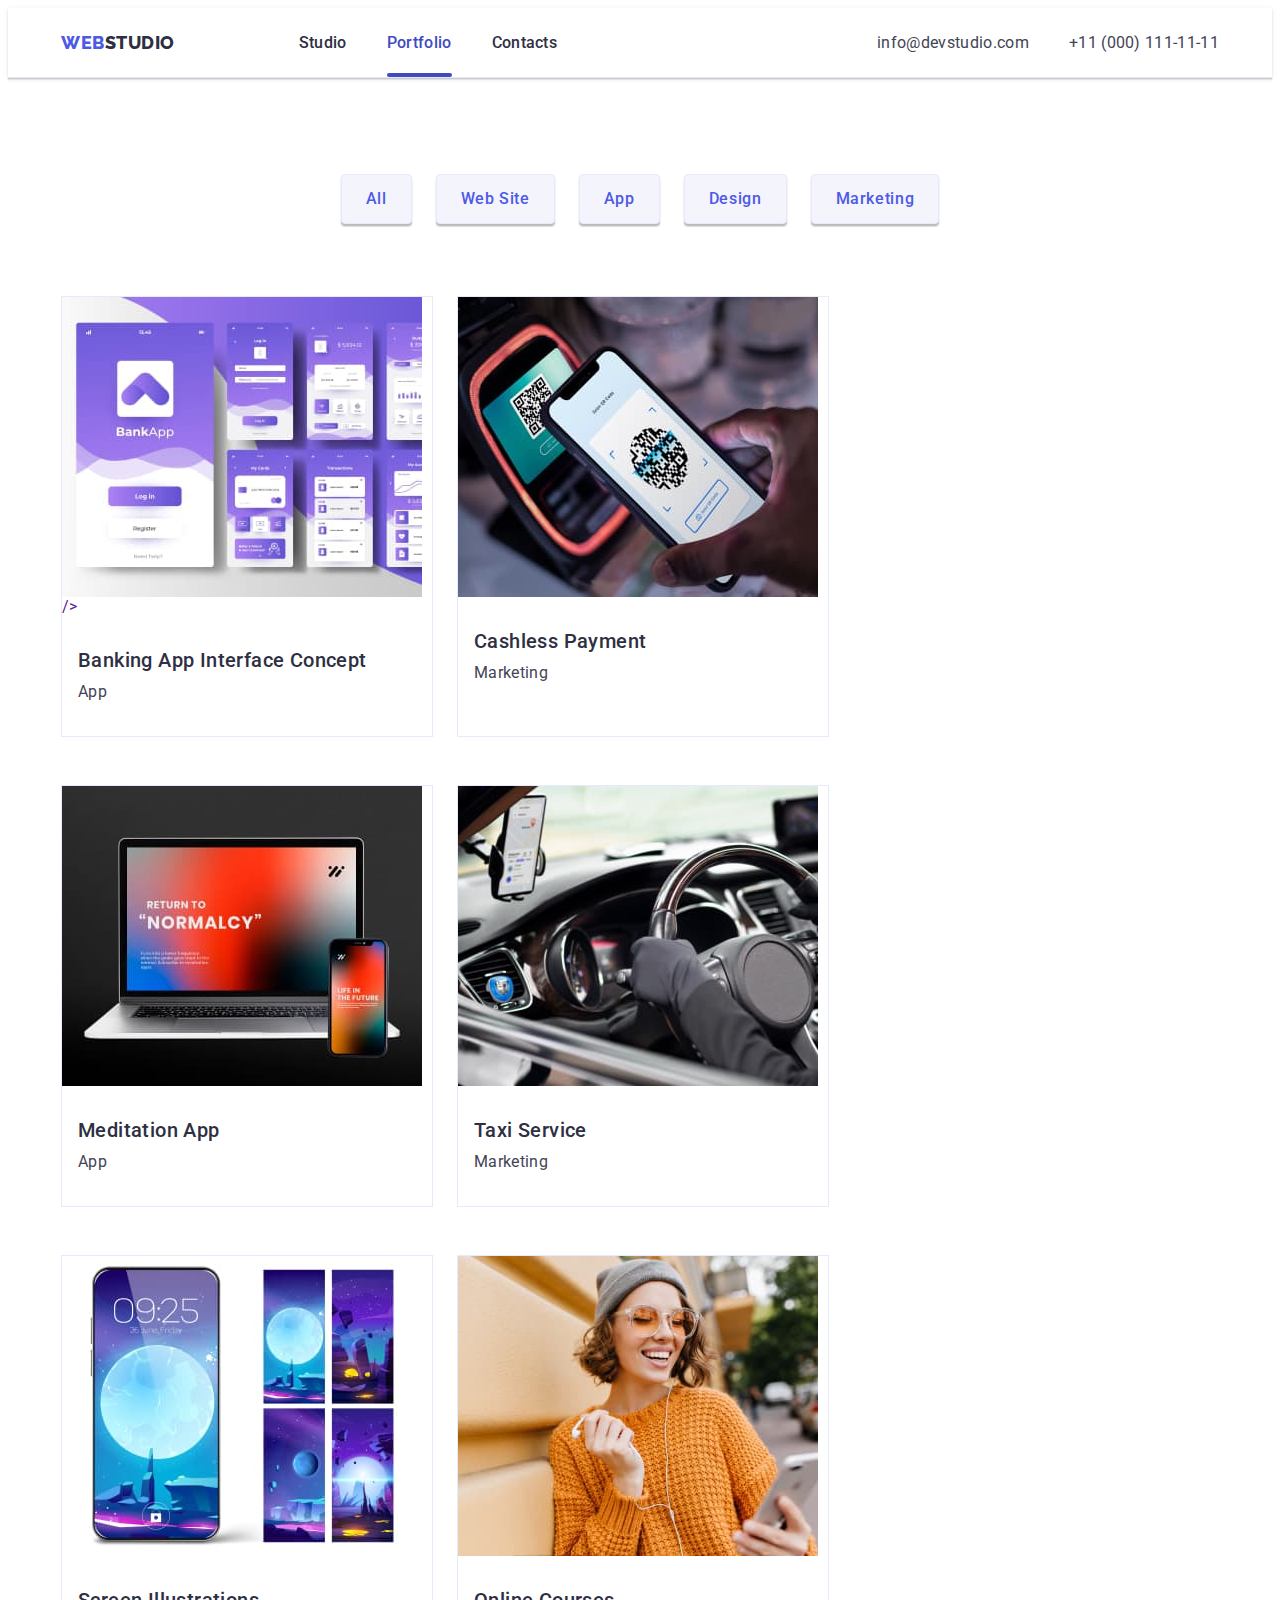
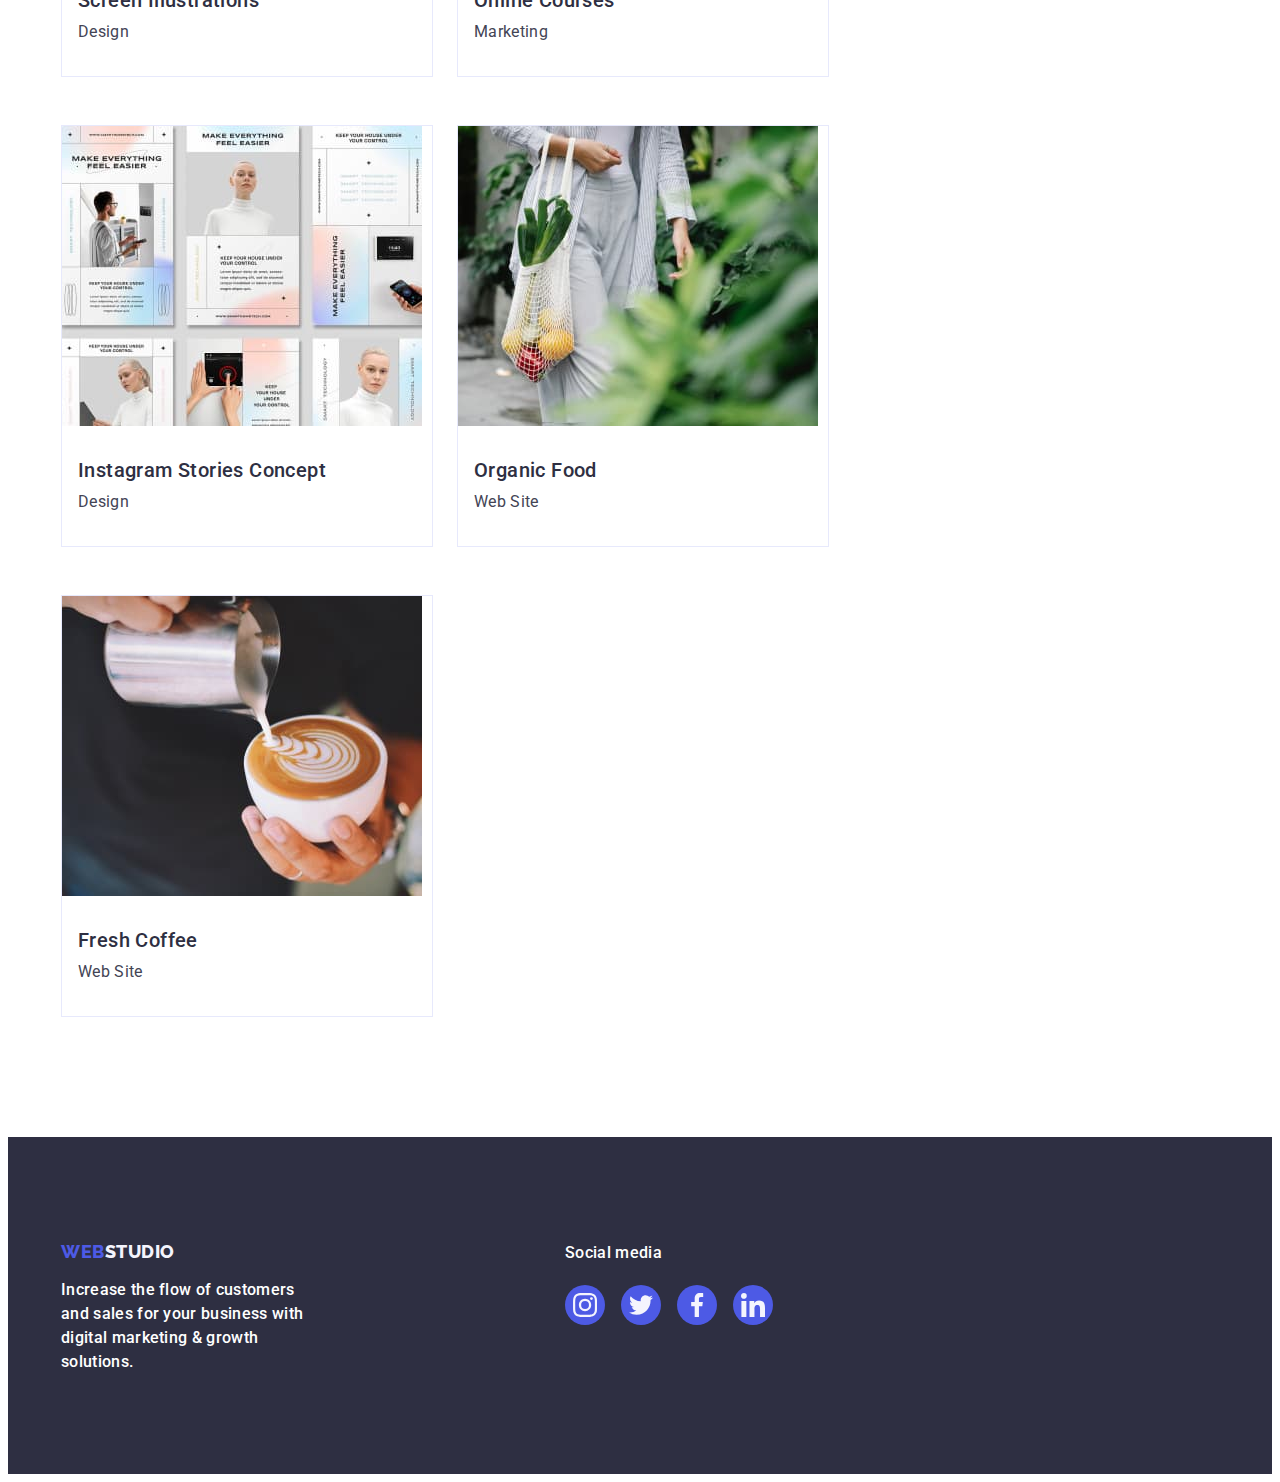
==== commit d4e75f8c: "day3" ====
--- a/portfolio.html
+++ b/portfolio.html
@@ -82,12 +82,21 @@
 
           <ul class="list service-container">
             <li class="portfolio-cards">
-              <a class="link" href="">
-                <img
-                  src="./images/banking-app.jpg"
-                  alt="Banking app"
-                  width="360"
-                  height="300"
+              <a class="link service-link" href="">
+                <div class="cover-img">
+                  <img
+                    src="./images/banking-app.jpg"
+                    alt="Banking app"
+                    width="360"
+                    height="300"
+                  />
+                  <p class="cover-text">
+                    14 Stylish and User-Friendly App Design Concepts · Task
+                    Manager App · Calorie Tracker App · Exotic Fruit Ecommerce
+                    App · Cloud Storage App
+                  </p>
+                </div>
+
                 />
 
                 <div class="list-link">
@@ -98,7 +107,7 @@
             </li>
 
             <li class="portfolio-cards">
-              <a class="link" href="">
+              <a class="link service-link" href="">
                 <div class="cover-img">
                   <img
                     src="./images/Cashless-Payment.jpg"
@@ -119,13 +128,20 @@
               </a>
             </li>
             <li class="portfolio-cards">
-              <a class="link" href=""
-                ><img
-                  src="./images/Meditation-app.jpg"
-                  alt="Meditaion App"
-                  width="360"
-                  height="300"
-                />
+              <a class="link service-link" href="">
+                <div class="cover-img">
+                  <img
+                    src="./images/Meditation-app.jpg"
+                    alt="Meditaion App"
+                    width="360"
+                    height="300"
+                  />
+                  <p class="cover-text">
+                    14 Stylish and User-Friendly App Design Concepts · Task
+                    Manager App · Calorie Tracker App · Exotic Fruit Ecommerce
+                    App · Cloud Storage App
+                  </p>
+                </div>
                 <div class="list-link">
                   <h2 class="content-title">Meditation App</h2>
                   <p class="p-body-font">App</p>
@@ -133,14 +149,21 @@
               </a>
             </li>
             <li class="portfolio-cards">
-              <a class="link" href="">
-                <img
-                  class="portfoloo-foto"
-                  src="./images/Taxi-Service.jpg"
-                  alt="Taxi Service"
-                  width="360"
-                  height="300"
-                />
+              <a class="link service-link" href="">
+                <div class="cover-img">
+                  <img
+                    class="portfoloo-foto"
+                    src="./images/Taxi-Service.jpg"
+                    alt="Taxi Service"
+                    width="360"
+                    height="300"
+                  />
+                  <p class="cover-text">
+                    14 Stylish and User-Friendly App Design Concepts · Task
+                    Manager App · Calorie Tracker App · Exotic Fruit Ecommerce
+                    App · Cloud Storage App
+                  </p>
+                </div>
                 <div class="list-link">
                   <h2 class="content-title">Taxi Service</h2>
                   <p class="p-body-font">Marketing</p>
@@ -148,14 +171,21 @@
               </a>
             </li>
             <li class="portfolio-cards">
-              <a class="link" href="">
-                <img
-                  class="portfoloo-foto"
-                  src="./images/screen.jpg"
-                  alt="Screen Illustrations"
-                  width="360"
-                  height="300"
-                />
+              <a class="link service-link" href="">
+                <div class="cover-img">
+                  <img
+                    class="portfoloo-foto"
+                    src="./images/screen.jpg"
+                    alt="Screen Illustrations"
+                    width="360"
+                    height="300"
+                  />
+                  <p class="cover-text">
+                    14 Stylish and User-Friendly App Design Concepts · Task
+                    Manager App · Calorie Tracker App · Exotic Fruit Ecommerce
+                    App · Cloud Storage App
+                  </p>
+                </div>
                 <div class="list-link">
                   <h2 class="content-title">Screen Illustrations</h2>
                   <p class="p-body-font">Design</p>
@@ -163,14 +193,21 @@
               </a>
             </li>
             <li class="portfolio-cards">
-              <a class="link" href=""
-                ><img
-                  class="portfoloo-foto"
-                  src="./images/Online-Courses.jpg"
-                  alt="Online Courses"
-                  width="360"
-                  height="300"
-                />
+              <a class="link service-link" href="">
+                <div class="cover-img">
+                  <img
+                    class="portfoloo-foto"
+                    src="./images/Online-Courses.jpg"
+                    alt="Online Courses"
+                    width="360"
+                    height="300"
+                  />
+                  <p class="cover-text">
+                    14 Stylish and User-Friendly App Design Concepts · Task
+                    Manager App · Calorie Tracker App · Exotic Fruit Ecommerce
+                    App · Cloud Storage App
+                  </p>
+                </div>
                 <div class="list-link">
                   <h2 class="content-title">Online Courses</h2>
                   <p class="p-body-font">Marketing</p>
@@ -178,14 +215,21 @@
               </a>
             </li>
             <li class="portfolio-cards">
-              <a class="link" href=""
-                ><img
-                  class="portfoloo-foto"
-                  src="./images/Instagram-Stories.jpg"
-                  alt="Instagram Stories Concept"
-                  width="360"
-                  height="300"
-                />
+              <a class="link service-link" href="">
+                <div class="cover-img">
+                  <img
+                    class="portfoloo-foto"
+                    src="./images/Instagram-Stories.jpg"
+                    alt="Instagram Stories Concept"
+                    width="360"
+                    height="300"
+                  />
+                  <p class="cover-text">
+                    14 Stylish and User-Friendly App Design Concepts · Task
+                    Manager App · Calorie Tracker App · Exotic Fruit Ecommerce
+                    App · Cloud Storage App
+                  </p>
+                </div>
                 <div class="list-link">
                   <h2 class="content-title">Instagram Stories Concept</h2>
                   <p class="p-body-font">Design</p>
@@ -193,14 +237,21 @@
               </a>
             </li>
             <li class="portfolio-cards">
-              <a class="link" href=""
-                ><img
-                  class="portfoloo-foto"
-                  src="./images/Organic-Food.jpg"
-                  alt="Organic Food"
-                  width="360"
-                  height="300"
-                />
+              <a class="link service-link" href="">
+                <div class="cover-img">
+                  <img
+                    class="portfoloo-foto"
+                    src="./images/Organic-Food.jpg"
+                    alt="Organic Food"
+                    width="360"
+                    height="300"
+                  />
+                  <p class="cover-text">
+                    14 Stylish and User-Friendly App Design Concepts · Task
+                    Manager App · Calorie Tracker App · Exotic Fruit Ecommerce
+                    App · Cloud Storage App
+                  </p>
+                </div>
                 <div class="list-link">
                   <h2 class="content-title">Organic Food</h2>
                   <p class="p-body-font">Web Site</p>
@@ -208,14 +259,21 @@
               </a>
             </li>
             <li class="portfolio-cards">
-              <a class="link" href="">
-                <img
-                  class="portfoloo-foto"
-                  src="./images/Fresh-Coffee.jpg"
-                  alt="Fresh Coffee"
-                  width="360"
-                  height="300"
-                />
+              <a class="link service-link" href="">
+                <div class="cover-img">
+                  <img
+                    class="portfoloo-foto"
+                    src="./images/Fresh-Coffee.jpg"
+                    alt="Fresh Coffee"
+                    width="360"
+                    height="300"
+                  />
+                  <p class="cover-text">
+                    14 Stylish and User-Friendly App Design Concepts · Task
+                    Manager App · Calorie Tracker App · Exotic Fruit Ecommerce
+                    App · Cloud Storage App
+                  </p>
+                </div>
                 <div class="list-link">
                   <h2 class="content-title">Fresh Coffee</h2>
                   <p class="p-body-font">Web Site</p>
@@ -244,25 +302,25 @@
           <ul class="footer-social-icons">
             <li class="fooer-soc-ico-iteam">
               <a class="footer-soc-link" href="#">
-                <svg class="footer svg">
+                <svg class="footer-svg" width="24" height="24">
                   <use href="./images/icons.svg#icon-instagram"></use></svg
               ></a>
             </li>
             <li class="fooer-soc-ico-iteam">
               <a class="footer-soc-link" href="#">
-                <svg class="footer svg">
+                <svg class="footer-svg" width="24" height="24">
                   <use href="./images/icons.svg#icon-twitter"></use></svg
               ></a>
             </li>
             <li class="fooer-soc-ico-iteam">
               <a class="footer-soc-link" href="#">
-                <svg class="footer svg">
+                <svg class="footer-svg" width="24" height="24">
                   <use href="./images/icons.svg#icon-facebook"></use></svg
               ></a>
             </li>
             <li class="fooer-soc-ico-iteam">
               <a class="footer-soc-link" href="#">
-                <svg class="footer svg">
+                <svg class="footer-svg" width="24" height="24">
                   <use href="./images/icons.svg#icon-linkedin"></use></svg
               ></a>
             </li>
--- a/css/styles.css
+++ b/css/styles.css
@@ -10,6 +10,8 @@
     --logo-color: #4D5AE5; 
     --button-collor: #F4F4FD;
     --bachgr-modal: rgba(46, 47, 66, 0.40);
+    --svg-fill-collor: #8e8f99;
+    --svg-hover-color: #404bbf;
 }
 
 
@@ -218,45 +220,62 @@
         margin-bottom: 8px;
 }
 
+.customers {
+   padding: 120px 0;
+}
+
 .customers-title {
     color: var(--background-second-color);
+    font-size: 36px;
     text-align: center;
     font-style: normal;
     font-weight: 700;
-    line-height: 40px;
+    line-height: 1.11;
     letter-spacing: 0.72px;
-        text-transform: capitalize;
-        padding-top: 100px;
-        padding-bottom: 72px;
-}
-.customers-item svg {
-    display:block;
-    width: 104px;
-    height: 56px;
-    
-    
-}
+    text-transform: capitalize;
+    margin-bottom: 72px;   
+    
+}
+
+.customers-item {
+    width: ((100% - 120px) / 6);
+    height: 88px;
+    transition: border-color 250ms cubic-bezier(0.4, 0, 0.2, 1), color 250ms cubic-bezier(0.4, 0, 0.2, 1);
+}
+
+
 .customer-link {
+    width: 100%;
+    height: 100%;
 padding: 16px 32px;
 border-radius: 4px;
-border: 1px solid #8E8F99;
+border: 1px solid var(--svg-fill-collor);
 display: flex;
-fill: #8E8F99;
-transition: fill 250ms cubic-bezier(0.4, 0, 0.2, 1);
+fill: var(--svg-fill-collor) ;
+color: var(--svg-fill-collor);
+align-items: center;
+justify-content: center;
+
     
 }
 .customer-link:hover, .customer-link:active .customer-link:focus{
-    fill: var(--active-button-colore);
-    border-color: var(--active-button-colore);
-    
+    color: var(--svg-hover-color);
+    border-color: #404bbf;;
+    
+}
+.customer-svg {
+    fill: currentColor;
 }
 
 .customers-icons {
     display: flex;
     justify-content: center;
     gap: 24px;
-    padding-bottom: 120px;
-}
+    
+}
+/* .customer-svg {
+    fill: currentColor;
+} */
 
 /*Footer*/
 
@@ -276,23 +295,40 @@
         text-align: left;
         color: #F4F4FD;
 }
-
-.fooer-soc-ico-iteam svg {
-    display: block;
-    width: 24px;
-        height: 24px;
+.fooer-soc-ico-iteam {
+    width: 40px;
+    height: 40px;
+}
+
+.footer-soc-link {
+    display: flex;
+    width: 100%;
+    height: 100%;
+    background-color: var(--active-link-color);
+    border-radius: 50%;
+    align-items: center;
+    justify-content: center;
+    }
+    .footer-soc-link:hover, .footer-soc-link:focus {
+        background-color: #31d0aa;
+    } 
+
+.footer-svg {
+    fill: var(--button-collor);
+    
+    
         fill: var(--button-collor);
 }
 .footer-social-icons {
     display: flex;
     gap: 16px;
-    
+    justify-content: center;
     
 }
 .fooer-soc-ico-iteam {
-    background-color: var(--active-link-color) ;
-    border-radius: 50%;
-    padding: 8px ;
+    transition: background-color 250ms cubic-bezier(0.4, 0, 0.2, 1);
+    
+    
 }
 .studio-social-media .footer-text {
     padding-top: 4px;
@@ -303,6 +339,7 @@
     display: flex;
     gap: 120px;
     justify-content: start;
+    align-items: baseline;
 }
 .studio-social-media {
     
@@ -327,12 +364,18 @@
         color: var(--active-link-color);
         background-color: var(--button-collor);
         cursor: pointer;
+        box-shadow: 0px 3px 1px rgba(0, 0, 0, 0.1),
+            0px 2px 1px rgba(0, 0, 0, 0.08),
+            0px 2px 2px rgba(0, 0, 0, 0.12);
         transition: background-color 250ms cubic-bezier(0.4, 0, 0.2, 1);
 }
 
 .menu-button:hover, .menu-button:active, .menu-button:focus {
     background-color:#404BBF ;
     color: #FFFFFF;
+    box-shadow: 0px 3px 1px rgba(0, 0, 0, 0.1),
+        0px 2px 1px rgba(0, 0, 0, 0.08),
+        0px 2px 2px rgba(0, 0, 0, 0.12);
 }
 /*content portfolio*/
 .content-title {
@@ -367,6 +410,23 @@
     overflow: hidden;
     }
 
+.service-link {
+    display: block;
+    transition: box-shadow 250ms cubic-bezier(0.4, 0, 0.2, 1);
+    
+
+}
+.service-link:hover, .service-link:focus {
+    box-shadow: 0px 3px 1px rgba(0, 0, 0, 0.1),
+            0px 2px 1px rgba(0, 0, 0, 0.08),
+            0px 2px 2px rgba(0, 0, 0, 0.12);
+}
+
+.p-body-font:hover, .service-link .p-body-font:focus{
+    transform: translateY(0%);
+
+}
+
 .portfolio-cards {
     position: relative;
     width: calc((100% - 48px) / 3);
@@ -378,6 +438,9 @@
 .cover-img:hover .cover-text {
             transform: translateY(0);
         }
+
+
+
 .cover-text {
     color: var(--button-collor);
     font-size: 16px;
@@ -390,7 +453,9 @@
         letter-spacing: 0.02em;
         padding-left: 32px;
         padding-right: 32px;
-        padding-top: 40px;
+        height: 100%;
+        width: 100%;
+        
         position: absolute;
         top: 0;
         left: 0;
@@ -521,6 +586,7 @@
         height: 112px;
         padding: 24px 100px;
         background-color: #F4F4FD;
+        
         border-radius: 4px;
         margin-bottom: 8px;
         
@@ -566,6 +632,9 @@
 .team_list{
     width: calc((100% - 72px) / 4);
     border-radius: 0 0 4px 4px;
+    box-shadow: 0px 1px 6px rgba(46, 47, 66, 0.08),
+        0px 1px 1px rgba(46, 47, 66, 0.16),
+        0px 2px 1px rgba(46, 47, 66, 0.08);
 }
 .team-name-title {
     
@@ -578,23 +647,34 @@
         justify-content: center;
         
     }
-
-    .soc-link svg {
-        display: block;
-        width: 16px;
-        height: 16px;
+        .soc-link {
+            width: 100%;
+            height: 100%;
+            background-color: var(--active-link-color);
+                border-radius: 50%;
+                display: flex;
+                align-items: center;
+                justify-content: center;
+                transition: background-color 250ms cubic-bezier(0.4, 0, 0.2, 1);
+        }
+        .soc-link:hover,         .soc-link:focus {
+            background-color: #404bbf;
+        }
+
+    .svg-about-company {
         fill: var(--button-collor);
     }
         .soc-ico-iteam {
-        padding: 12px;   
-        background-color: var(--active-link-color);
-        border-radius: 50%;
+        
+        
+        width: 40px;
+        height: 40px;
         
         }
 .employee-name {
-    padding: 32px 16px;
+    padding: 32px 0;
     box-shadow: 0px 2px 1px 0px rgba(46, 47, 66, 0.08), 0px 1px 1px 0px rgba(46, 47, 66, 0.16), 0px 1px 6px 0px rgba(46, 47, 66, 0.08);
-
+    
 }
 
 
@@ -604,11 +684,14 @@
 }
 .footer-text {
     max-width: 264px;
+    font-weight: 500;
+    color: #FFFFFF;
        
 
     
 }
 .fooret-logo-text {
+    margin-right: 120px;
     
 }
 
@@ -635,6 +718,10 @@
 padding: 12px 24px;
 border-radius: 4px;
 border: 1px solid #E7E9FC;
+transition:  color 250ms cubic-bezier(0.4, 0, 0.2, 1),
+    background-color 250ms cubic-bezier(0.4, 0, 0.2, 1),
+    border-color 250ms cubic-bezier(0.4, 0, 0.2, 1),
+    box-shadow 250ms cubic-bezier(0.4, 0, 0.2, 1);
 
 }
 .menu-button:hover,
@@ -665,9 +752,11 @@
     width: 100%;
     height: 100%;
     background-color: var(--bachgr-modal);
-    transition: opacity 300ms linear, visibility 300ms linear;
+    transition: opacity 250ms cubic-bezier(0.4, 0, 0.2, 1),
+        visibility 250ms cubic-bezier(0.4, 0, 0.2, 1);
 }
 .modal {
+    
     width: 408px;
     min-height: 584px;
     border-radius: 4px;
@@ -677,48 +766,45 @@
 left: 50%;
 top: 50%;
 transform: translate(-50%, -50%) scaleY(1);
-transition: 300ms linear;
+transition:transform 250ms cubic-bezier(0.4, 0, 0.2, 1);ransition: 300ms linear;
 
 }
 .backdrop.is-hidden .modal {
 transform: translate(-50%, -50%) scaleY(0);
 
 }
-.close {
-    position: relative;
-    
-    border-radius: 50%;
-    width: 24px;
-    height: 24px;
-    background-color: #E7E9FC;
-    margin-left: auto;
-    margin-right: 24px;
-    margin-top: 24px;
-    
-
-
-}
-.close svg{
+
+
+.close-button {
+    display: flex;
     position: absolute;
+    cursor: pointer;
     top: 24px;
     right: 24px;
-    width: 8px;
-    height: 8px;
-    left: 50%;
-        top: 50%;
-        transform: translate(-50%, -50%)
-
-}
-
-.close-button {
-   
-    cursor: pointer;
+    border-radius: 50%;
+    justify-content: center;
+    align-items: center;
+    width: 24px;
+    height:24px;
+    padding: 0;
+    border: 1px solid rgba(0, 0, 0, 0.1);
+    transition: background-color 250ms cubic-bezier(0.4, 0, 0.2, 1), border 250ms cubic-bezier(0.4, 0, 0.2, 1);
+}
+
+.close-button:hover, .close-button:focus {
+    background-color: var(--svg-hover-color);
     border: none;
-    background: transparent;
-    
 }
 .is-hidden {
     opacity: 0;
     visibility: hidden;
     pointer-events: none;
+}
+.button-svg {
+    transition: fill 250ms cubic-bezier(0.4, 0, 0.2, 1);
+    fill: #2E2F42;
+}
+
+.button-svg:hover, .button-svg:focus {
+    fill: var(--background-color);
 }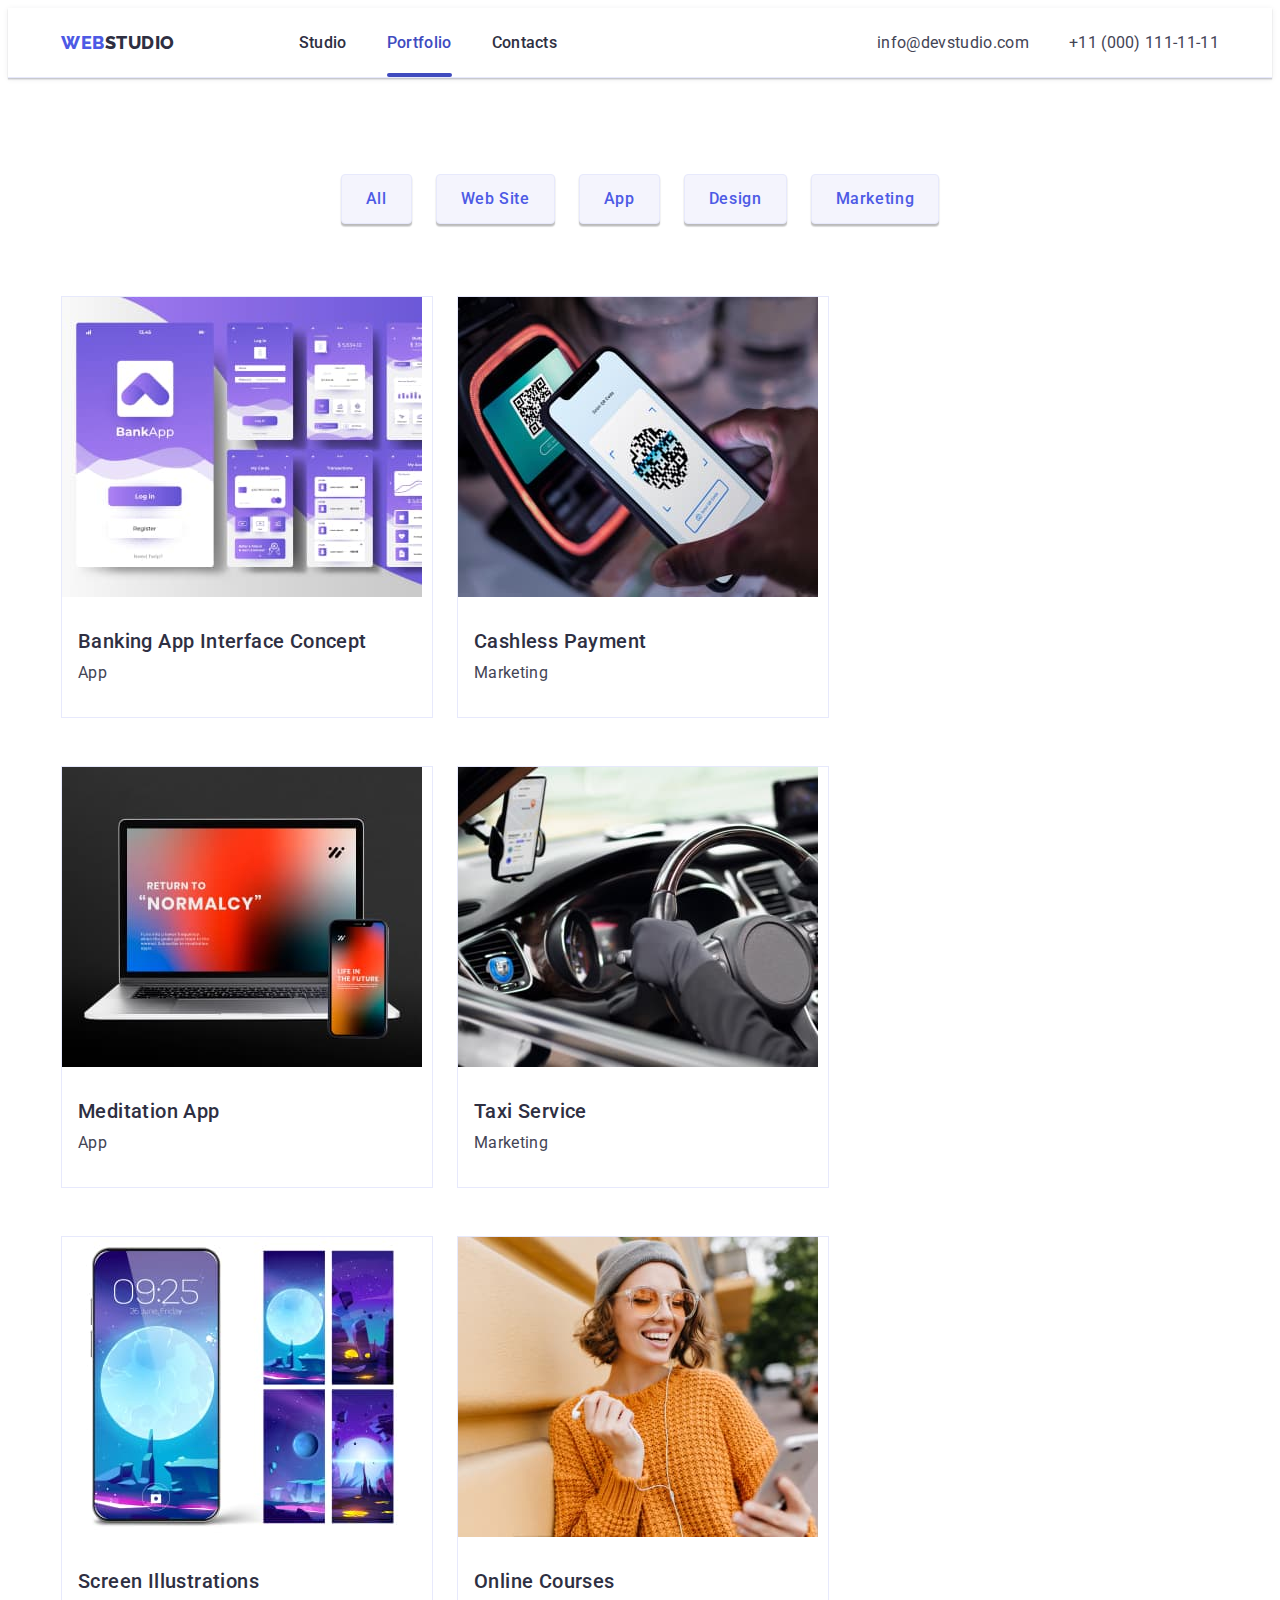
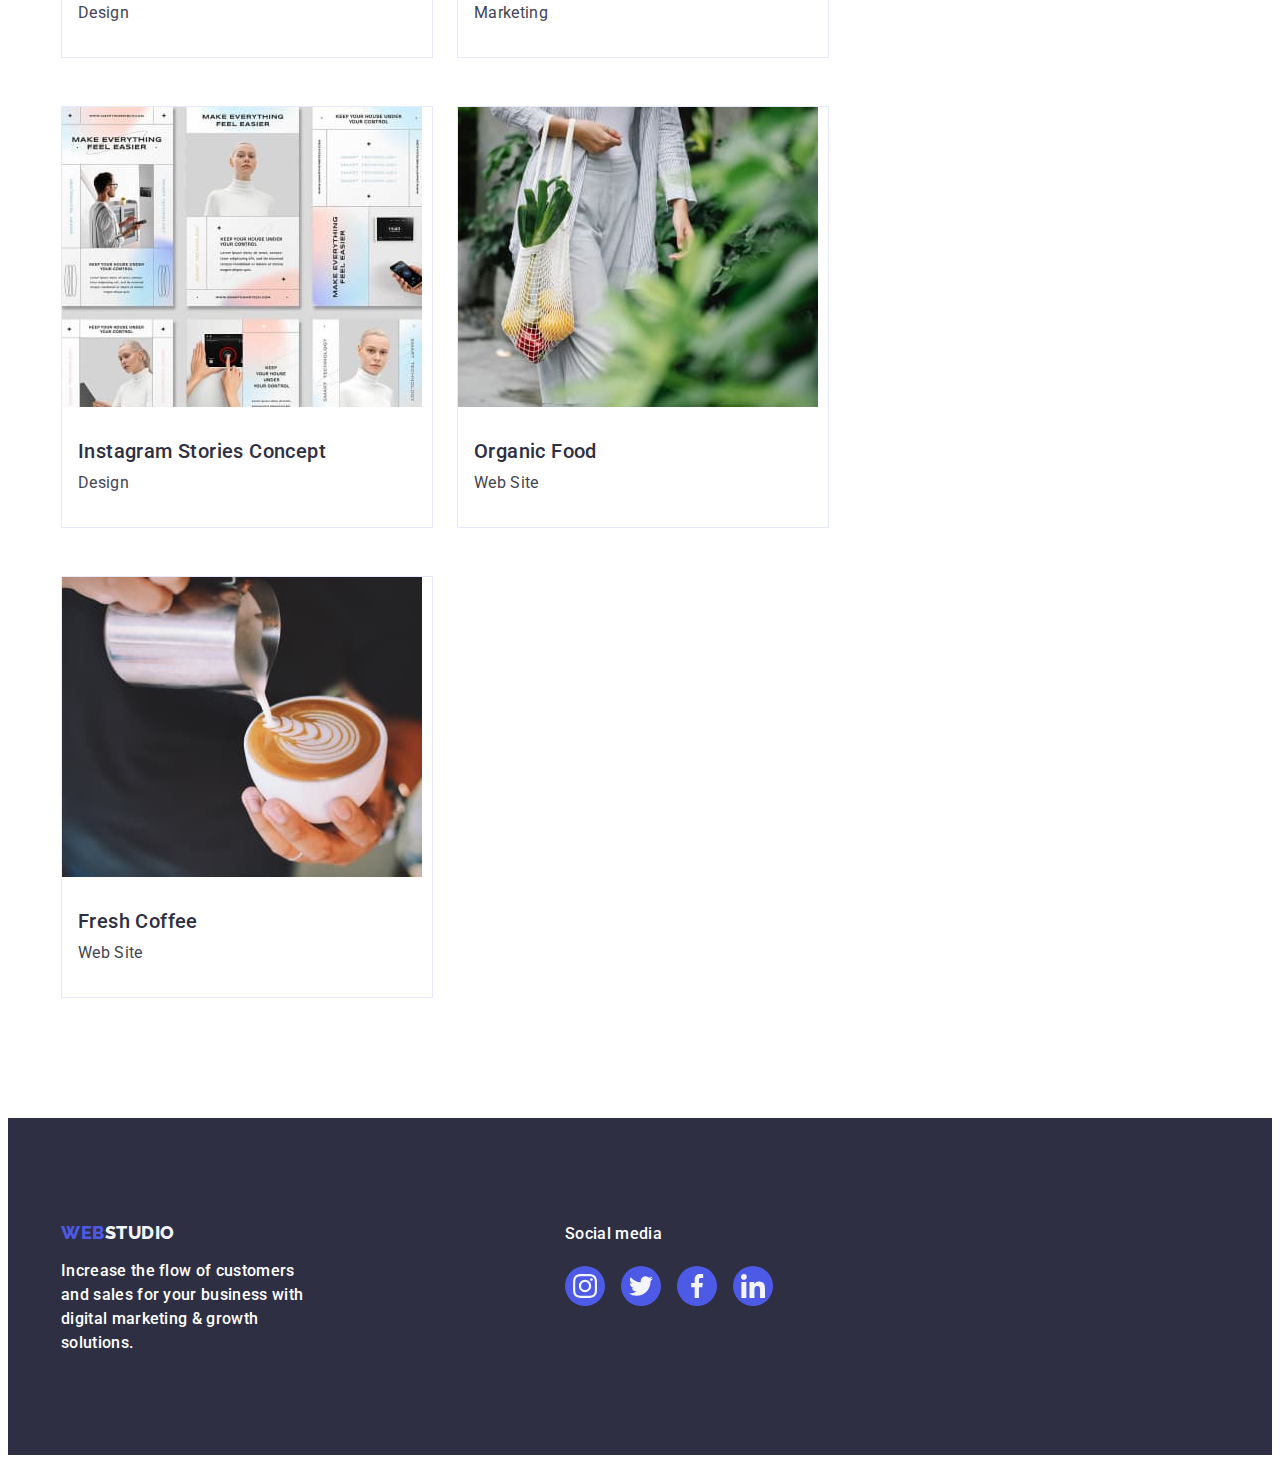
==== commit 2f5dac4a: "finnish day4" ====
--- a/portfolio.html
+++ b/portfolio.html
@@ -97,8 +97,6 @@
                   </p>
                 </div>
 
-                />
-
                 <div class="list-link">
                   <h2 class="content-title">Banking App Interface Concept</h2>
                   <p class="p-body-font">App</p>
--- a/css/styles.css
+++ b/css/styles.css
@@ -238,7 +238,7 @@
 }
 
 .customers-item {
-    width: ((100% - 120px) / 6);
+    width: calc((100% - 120px) / 6);
     height: 88px;
     transition: border-color 250ms cubic-bezier(0.4, 0, 0.2, 1), color 250ms cubic-bezier(0.4, 0, 0.2, 1);
 }
@@ -258,7 +258,7 @@
 
     
 }
-.customer-link:hover, .customer-link:active .customer-link:focus{
+.customer-link:hover, .customer-link:active, .customer-link:focus{
     color: var(--svg-hover-color);
     border-color: #404bbf;;
     
@@ -308,7 +308,9 @@
     border-radius: 50%;
     align-items: center;
     justify-content: center;
-    }
+    transition: background-color 250ms cubic-bezier(0.4, 0, 0.2, 1);
+}
+
     .footer-soc-link:hover, .footer-soc-link:focus {
         background-color: #31d0aa;
     } 
@@ -417,9 +419,9 @@
 
 }
 .service-link:hover, .service-link:focus {
-    box-shadow: 0px 3px 1px rgba(0, 0, 0, 0.1),
-            0px 2px 1px rgba(0, 0, 0, 0.08),
-            0px 2px 2px rgba(0, 0, 0, 0.12);
+    box-shadow:0px 1px 6px rgba(46, 47, 66, 0.08),
+        0px 1px 1px rgba(46, 47, 66, 0.16),
+        0px 2px 1px rgba(46, 47, 66, 0.08);
 }
 
 .p-body-font:hover, .service-link .p-body-font:focus{
@@ -449,6 +451,7 @@
         line-height: 1.5;
         background-color: var(--logo-color);
         padding-top: 40px;
+        padding-bottom: 40px;
         text-align: start;
         letter-spacing: 0.02em;
         padding-left: 32px;
@@ -783,10 +786,12 @@
     right: 24px;
     border-radius: 50%;
     justify-content: center;
+    background-color: #e7e9fc;
     align-items: center;
     width: 24px;
     height:24px;
     padding: 0;
+    /* fill: none; */
     border: 1px solid rgba(0, 0, 0, 0.1);
     transition: background-color 250ms cubic-bezier(0.4, 0, 0.2, 1), border 250ms cubic-bezier(0.4, 0, 0.2, 1);
 }
@@ -794,17 +799,10 @@
 .close-button:hover, .close-button:focus {
     background-color: var(--svg-hover-color);
     border: none;
+    fill: var(--background-color);
 }
 .is-hidden {
     opacity: 0;
     visibility: hidden;
     pointer-events: none;
 }
-.button-svg {
-    transition: fill 250ms cubic-bezier(0.4, 0, 0.2, 1);
-    fill: #2E2F42;
-}
-
-.button-svg:hover, .button-svg:focus {
-    fill: var(--background-color);
-}